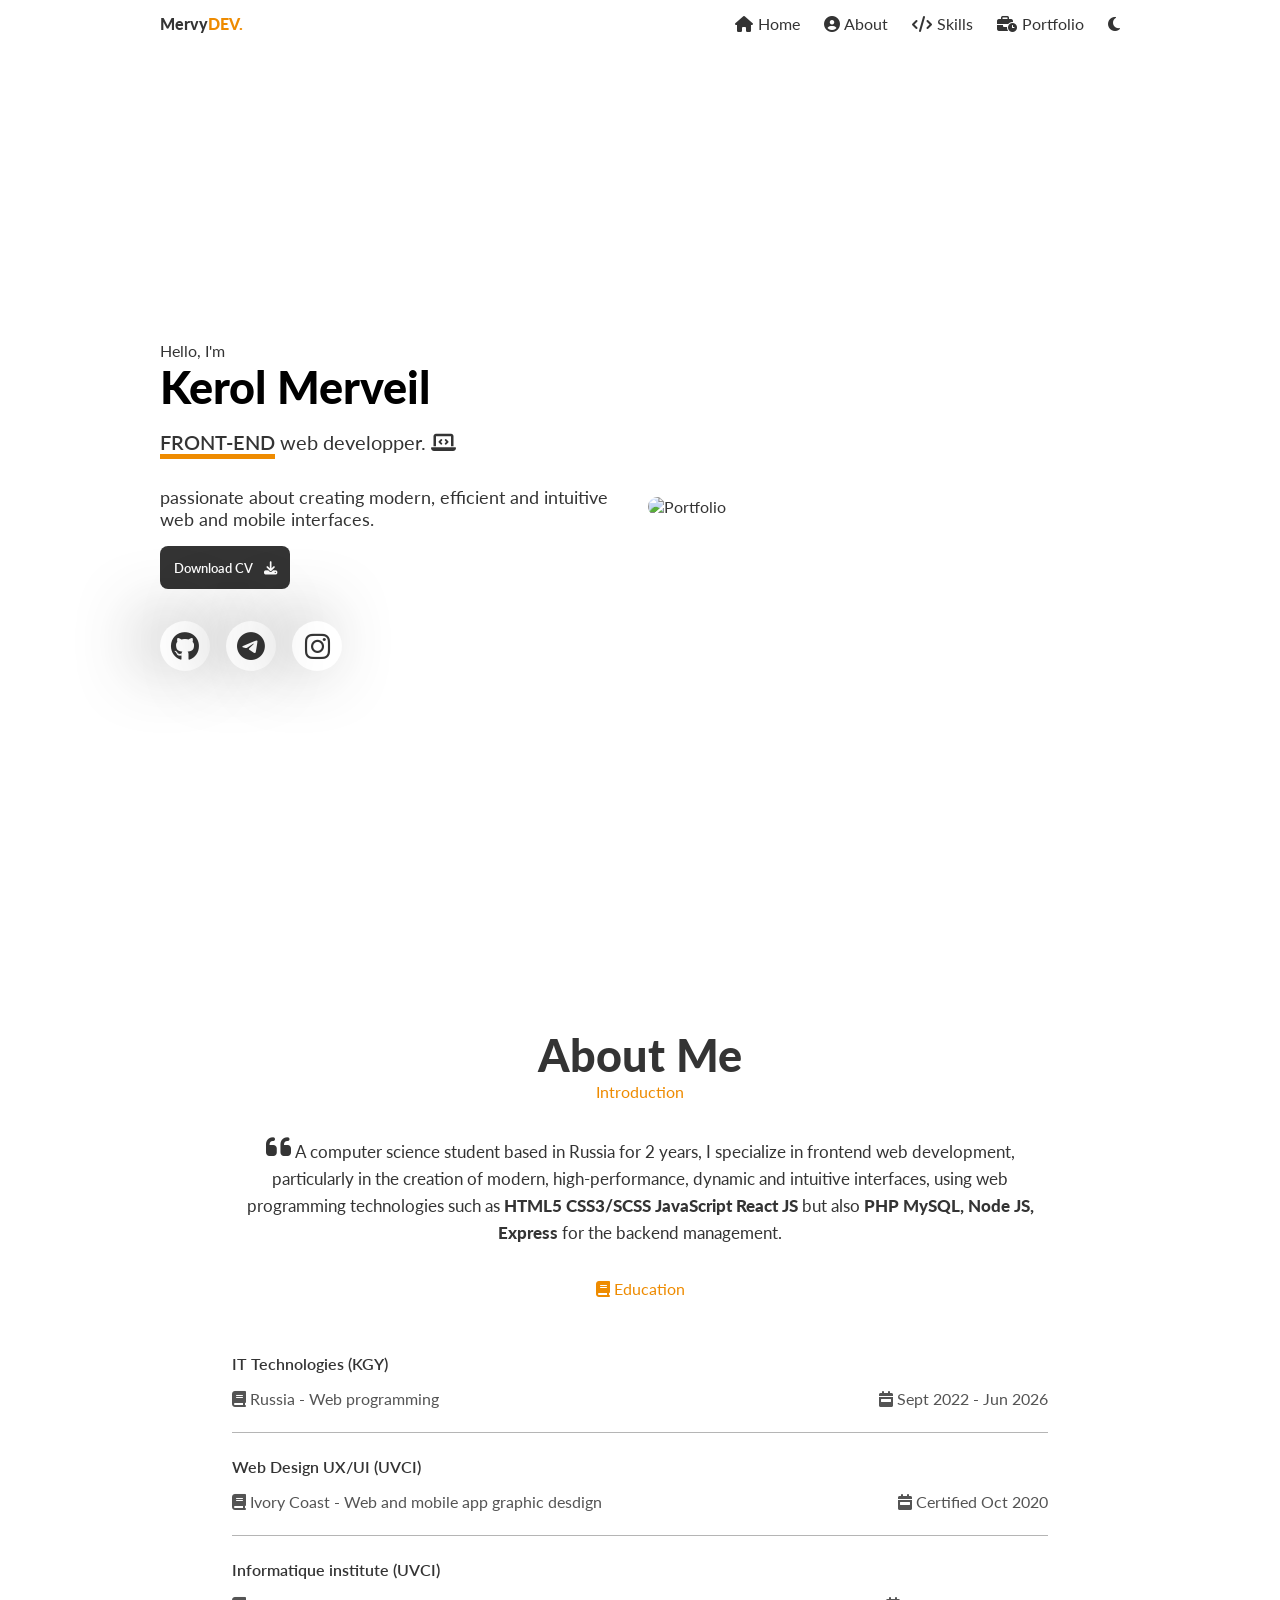
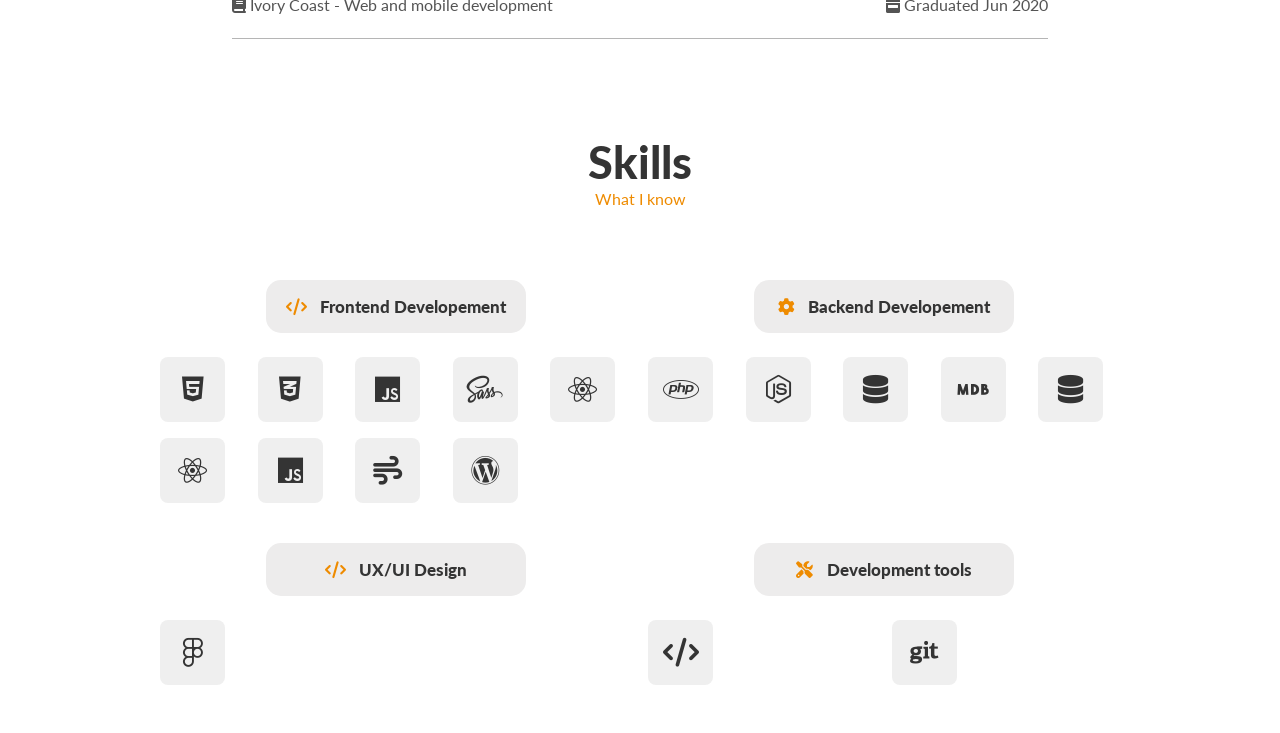
==== index.html @ 7f563154 "Worked on Skills section" ====
<!DOCTYPE html>
<html lang="en">
<head>
   <meta charset="UTF-8">
   <!-- ========= Favicon ========= -->
   <link rel="shortcut icon" href="./assets/img/favicon/FavIcon.png" type="image/x-icon">
   <!-- ========== Font Awesome css ========== -->
   <link rel="stylesheet" href="https://cdnjs.cloudflare.com/ajax/libs/font-awesome/6.2.1/css/all.min.css" crossorigin="anonymous" referrerpolicy="no-referrer" />
   <!-- ========= CSS ========= -->
   <link rel="stylesheet" href="./assets/css/configs.css">
   <link rel="stylesheet" href="./assets/css/header.css">
   <link rel="stylesheet" href="./assets/css/home.css">
   <link rel="stylesheet" href="./assets/css/about.css">
   <link rel="stylesheet" href="./assets/css/skills.css">
   <!-- ========= JS ========= -->
   <script type="module" src="./assets/js/script.js" defer></script>
   <meta name="viewport" content="width=device-width, initial-scale=1.0">
   <title>mervydevmedia</title>
</head>
<body>
   <!-- ============== HEADER ============== -->
   <header class="header" id="header">
      <div class="header_content container display_between">
         <!-- Logo -->
         <a href="./" class="header_logo">Mervy<span>DEV.</span></a>
         <!-- Menu -->
         <nav class="menu" id="menu">
            <ul class="menu_list display">
               <li class="menu_item">
                  <a href="./" class="menu_link display_center">
                     <i class="fa-solid fa-house"></i>
                     Home
                  </a>
               </li>
               <li class="menu_item">
                  <a href="#about" class="menu_link display_center">
                     <i class="fa-solid fa-circle-user"></i>
                     About
                  </a>
               </li>
               <li class="menu_item">
                  <a href="#skills" class="menu_link display_center">
                     <i class="fa-solid fa-code"></i>
                     Skills
                  </a>
               </li>
               <li class="menu_item">
                  <a href="#" class="menu_link display_center">
                     <i class="fa-solid fa-business-time"></i>
                     Portfolio
                  </a>
               </li>
               <li class="menu_item">
                  <i class="fa-solid fa-moon menu_link dark_mode"></i>
               </li>
            </ul>

            <!-- ========= Close button ========= -->
            <div class="nav_close" id="nav-close">
               <i class="fa-regular fa-circle-xmark"></i>
            </div>
         </nav>

         <!-- ========= Toggle button ========= -->
         <div class="nav_toggle" id="nav-toggle">
            <i class="fa-solid fa-bars"></i>
         </div>
      </div>
   </header>
   <!-- ============== MAIN ============== -->
   <main class="main">
      <!-- Home -->
      <section class="home" id="home">
         <div class="home_content container grid_container">
            <div class="home_data">
               <div class="home_title display">
                  <span>Hello, I'm</span>
                  <span>Kerol Merveil</span>
               </div>
               <div class="home_workPost">
                  <span>Front-end</span> web developper.
                  <i class="fa-solid fa-laptop-code"></i>
               </div>
               <div class="home_description">
                  passionate about creating modern, efficient and intuitive web and mobile interfaces.
               </div>
               <div class="home_btns">
                  <button class="home_btn">
                     Download CV
                     <i class="fa-solid fa-download"></i>
                  </button>
               </div>
               <div class="home_socialMedia display">
                  <div class="display_center">
                     <a href="https://github.com/kgofweb" target="_blank"><i class="fa-brands fa-github"></i></a>
                  </div>
                  <div class="display_center">
                     <a href="https://web.telegram.org/a/" target="_blank"><i class="fa-brands fa-telegram"></i></a>
                  </div>
                  <div class="display_center">
                     <a href="./"><i class="fa-brands fa-instagram"></i></a>
                  </div>
               </div>
            </div>
            <div class="home_img_box">
               <img src="./assets/img/homeImg/me_2.png" class="home_img" alt="Portfolio">
            </div>

         </div>
      </section>
      <!-- About -->
      <section class="about" id="about">
         <div class="about_content container grid_container">
            <div class="title_content">
               <div class="big_title">About Me</div>
               <div class="sub_title">Introduction</div>
            </div>
            <div class="about_data">
               <div class="about_data_text">
                  <i class="fa-solid fa-quote-left"></i> 
                  A computer science student based in Russia for 2 years, I specialize in frontend web development, particularly in the creation of modern, high-performance, dynamic and intuitive interfaces, using web programming technologies such as <span>HTML5 CSS3/SCSS JavaScript React JS</span> but also <span>PHP MySQL, Node JS, Express</span> for the backend management.
               </div>
               <div class="about_data_content">
                  <div class="sub_title">
                     <i class="fa-solid fa-book"></i>
                     Education
                  </div>
                  <div class="education">
                     <div class="ed_one">
                        <div class="education_title">IT Technologies (KGY)</div>
                        <div class="education_subtitle display_between">
                           <div>
                              <i class="fa-solid fa-book"></i>
                              Russia - Web programming
                           </div>
                           <div>
                              <i class="fa-solid fa-calendar-week"></i>
                              Sept 2022 - Jun 2026
                           </div>
                        </div>
                     </div>
                     <div class="ed_two">
                        <div class="education_title">Web Design UX/UI (UVCI)</div>
                        <div class="education_subtitle display_between">
                           <div>
                              <i class="fa-solid fa-book"></i>
                              Ivory Coast - Web and mobile app graphic desdign
                           </div>
                           <div>
                              <i class="fa-solid fa-calendar-week"></i>
                              Certified Oct 2020
                           </div>
                        </div>
                     </div>
                     <div class="ed_two">
                        <div class="education_title">Informatique institute (UVCI)</div>
                        <div class="education_subtitle display_between">
                           <div>
                              <i class="fa-solid fa-book"></i>
                              Ivory Coast - Web and mobile development
                           </div>
                           <div>
                              <i class="fa-solid fa-calendar-week"></i>
                              Graduated Jun 2020
                           </div>
                        </div>
                     </div>
                  </div>
               </div>
            </div>
         </div>
      </section>
      <!-- Skills -->
      <section class="skills" id="skills">
         <div class="skills_content container grid_container">
            <div class="title_content">
               <div class="big_title">Skills</div>
               <div class="sub_title">What I know</div>
            </div>
            <div class="skills_data">
               <div class="skill_data">
                  <div class="skill_title">
                     <i class="fa-solid fa-code"></i>
                     Frontend Developement
                  </div>
                  <div class="front_end">
                     <div class="html display_center"><i class="fa-brands fa-html5"></i></div>
                     <div class="css display_center"><i class="fa-brands fa-css3-alt"></i></div>
                     <div class="js display_center"><i class="fa-brands fa-js"></i></div>
                     <div class="sass display_center"><i class="fa-brands fa-sass"></i></div>
                     <div class="react display_center"><i class="fa-brands fa-react"></i></div>
                     <div class="react display_center"><i class="fa-brands fa-react"></i></div>
                     <div class="jquery display_center"><i class="fa-brands fa-js"></i></div>
                     <div class="bootstrap display_center"><i class="fa-solid fa-wind"></i></div>
                     <div class="wordpress display_center"><i class="fa-brands fa-wordpress"></i></div>
                  </div>
               </div>
               <div class="skill_data">
                  <div class="skill_title">
                     <i class="fa-solid fa-gear"></i>
                     Backend Developement
                  </div>
                  <div class="back_end">
                     <div class="php display_center"><i class="fa-brands fa-php"></i></div>
                     <div class="node display_center"><i class="fa-brands fa-node-js"></i></div>
                     <div class="mysql display_center"><i class="fa-solid fa-database"></i></div>
                     <div class="mongodb display_center"><i class="fa-brands fa-mdb"></i></div>
                     <div class="firebase display_center"><i class="fa-solid fa-database"></i></div>
                  </div>
               </div>
               <div class="skill_data">
                  <div class="skill_title">
                     <i class="fa-solid fa-code"></i>
                     UX/UI Design
                  </div>
                  <div class="design">
                     <div class="figma display_center"><i class="fa-brands fa-figma"></i></div>
                  </div>
               </div>
               <div class="skill_data">
                  <div class="skill_title">
                     <i class="fa-solid fa-screwdriver-wrench"></i>
                     Development tools
                  </div>
                  <div class="tools">
                     <div class="vscode display_center"><i class="fa-solid fa-code"></i></div>
                     <div class="github display_center"><i class="fa-brands fa-git"></i></div>
                  </div>
               </div>
            </div>
         </div>
      </section>
   </main>
</body>
</html>
---- assets/css/configs.css ----
/* Font Fam */
@import url('https://fonts.googleapis.com/css2?family=Lato:ital,wght@0,100;0,300;0,400;0,700;0,900;1,100;1,300;1,400;1,700;1,900&display=swap');

/* Variables */
:root {
   /* Height header */
   --header-height: 3rem;

   /* Font family */
   --body-font: 'Lato';

   /* Colors */
   --dark-color: #343434;
   --light-dark-color: #545454;
   --light-color: #B5B5B5;
   --red-color: #EE8B00;
   --red-bordeaux-color: #AF5666;
   --blue-light-color: #e4f2fd;
   --white-color: #FFFFFF;
   --light-white-color: #edecec;
   --flight-white-color: #efefef;
   /* --blue-color: #0984E3; */
   
   /* Font size */
   --biggest-font-size: 2.8rem;
   --h1-font-size: 1.8rem;
   --h2-font-size: 1.3rem;
   --h3-font-size: 1.25rem;
   --h4-font-size: 1.15rem;
   --h5-font-size: 1.05rem;
   --normal-font-size: 1rem;
   --small-font-size: .875rem;
   --smaller-font-size: .813rem;

   /* Font weight */
   --font-w-bold: 900;
   --font-w-medium: 600;

   /* Margins */
   --mg-1: .3rem;
   --mg-2: 1rem;
   --mg-3: 1.5rem;
   --mg-4: 2rem;
   --mg-5: 2.5rem;
   --mg-6: 3rem;
   --mg-7: 4.5rem;

   /* Z index */
   --z-fixed: 100;
   --z-tooltip: 10;
}

@media screen and (max-width: 768px) {
   :root {
      --big-font-size: 2.25rem;
      --h1-font-size: 1.5rem;
      --h2-font-size: 1.15rem;
      --h3-font-size: 1rem;
      --h4-font-size: .990rem;
      --h5-font-size: .890rem;
      --normal-font-size: .938rem;
      --small-font-size: .813rem;
      --smaller-font-size: .75rem;
      --icon-font-size: 1.3rem;
   }
}

* {
   padding: 0;
   margin: 0;
   box-sizing: border-box;
   font-family: var(--body-font), 'Segoe UI', Tahoma, Geneva, Verdana, sans-serif;
}
html {
   scroll-behavior: smooth;
}
li {
   list-style: none;
}
a {
   text-decoration: none;
}
body {
   font-size: var(--normal-font-size);
   margin: var(--header-height) 0 0 0;
   color: var(--dark-color);
   overflow-x: hidden;
}
img {
   max-width: 100%;
   height: auto;
}
section {
   padding: 1rem 0 1rem;
}
.container {
   max-width: 960px;
   width: calc(100% - 3rem);
   margin: auto;
}

.display {
   display: flex;
}
.display_between {
   display: flex;
   align-items: center;
   justify-content: space-between;
}
.display_center {
   display: flex;
   align-items: center;
   justify-content: center;
}
.grid_container {
   display: grid;
   align-items: center;
}
.big_title {
   font-size: var(--biggest-font-size);
   font-weight: var(--font-w-bold);
}
.sub_title {
   color: var(--red-color);
}
.title_content {
   text-align: center;
   margin: var(--mg-4) 0;
}
button {
   display: inline-block;
   outline: none;
   border: none;
   cursor: pointer;
   color: var(--white-color);
   font-weight: var(--font-w-medium);
   padding: .85rem;
   margin-bottom: var(--mb-2);
   border-radius: .5rem;
   transition: .4s;
}
---- assets/css/header.css ----
.header {
   position: fixed;
   width: 100%;
   top: 0;
   left: 0;
   background-color: var(--white-color);
   height: var(--header-height);
   line-height: var(--header-height);
}
.header_logo {
   font-weight: var(--font-w-bold);
   color: var(--dark-color);
}
.header_logo span {
   color: var(--red-color);
}
.menu_item {
   margin-left: var(--mg-3);
}
.menu_link {
   color: var(--dark-color);
   transition: .2s ease-in-out;
}
.menu_link:hover {
   color: var(--red-color);
}
.menu_link i {
   padding-right: var(--mg-1);
}
.dark_mode {
   cursor: pointer;
}

.nav_close {
   display: none;
}
.nav_toggle {
   display: none;
   cursor: pointer;
   color: var(--red-color);
}

/* Mobile Devises */
@media screen and (max-width: 768px) {
   .menu {
      position: fixed;
      bottom: .7rem;
      left: 0;
      right: 0;
      width: 95%;
      margin: auto;
      transform: translateY(150%);
      transition: transform .6s ease-in-out;
      border-radius: 1.2rem;
      background-color: var(--white-color);
      box-shadow: -15px -13px 44px -16px rgba(99, 104, 108, 0.6);
      z-index: var(--z-fixed);
   }
   .menu_list {
      display: grid;
      grid-template-columns: repeat(3, 1fr);
      gap: 1.3rem;
      margin-top: var(--mg-7);
   }
   .menu_item {
      margin: 0;
   }
   .menu_link,
   .nav_close,
   .nav_toggle {
      display: flex;
   }
   .menu_link {
      align-items: center;
      flex-direction: column;
   }
   .menu_link i, 
   .dark_mode, 
   .nav_close {
      font-size: var(--h2-font-size);
   }
   .nav_close {
      position: absolute;
      top: 1rem;
      right: 1rem;
      cursor: pointer;
   }
   .menu.show {
      transform: translateY(0);
   }
}
---- assets/css/home.css ----
.home_content {
   grid-template-columns: repeat(2, 1fr);
   gap: var(--mg-2);
   height: calc(100vh - var(--header-height));
   margin: var(--mg-2) auto;
}
.home_title {
   flex-direction: column;
}
.home_title span:last-child {
   color: #000;
   font-size: var(--biggest-font-size);
   font-weight: var(--font-w-bold);
}
.home_workPost  {
   font-size: var(--h3-font-size);
   margin: var(--mg-2) 0;
}
.home_workPost span {
   border-bottom: 5px solid var(--red-color);
   text-transform: uppercase;
   font-weight: var(--font-w-medium);
}
.home_description  {
   font-size: var(--h4-font-size);
   margin-top: var(--mg-4);
   margin-bottom: var(--mg-2);
}
.home_btn {
   background-color: var(--dark-color);
}
.home_btn i {
   margin-left: .5rem;
}
.home_btn:hover {
   background-color: var(--red-color);
}
.home_btns {
   margin-bottom: var(--mg-4);
}
.home_socialMedia a {
   align-items: center;
   padding: .8rem;
}
.home_socialMedia div {
   width: 50px;
   height: 50px;
   margin-right: 1rem;
   border-radius: 100%;
   box-shadow: -2px 4px 121px 8px rgba(0,0,0,0.71);
   box-shadow: -18px -5px 71px -9px rgba(0,0,0,0.8);
   -webkit-box-shadow: -18px -5px 71px -9px rgba(0,0,0,0.8);
   -moz-box-shadow: -18px -5px 71px -9px rgba(0,0,0,0.8);
}
.home_socialMedia i {
   font-size: var(--h1-font-size);
   color: var(--dark-color);
   transition: .3s;
}
.home_socialMedia i:hover {
   color: var(--red-color);
}
.home_img_box {
   justify-self: end;
   width: 100%;
}
.home_img {
   display: block;
   border-radius: 1.5rem;
   width: 120%;
   z-index: var(--z-fixed);
}

/* Mobile version */
@media screen and (max-width: 960px) {
   .home_content {
      height: calc(100vh - var(--header-height));
   }
}
@media screen and (max-width: 638px) {
   .home_title span:last-child {
      font-size: var(--big-font-size);
   }
}
@media screen and (max-width: 542px) {
   .home_content {
      grid-template-columns: repeat(1, 1fr);
   }
   .home_img_box {
      width: 100%;
   }
   .home_img {
      width: 100%;
   }
}
---- assets/css/about.css ----
.about_content {
   margin: var(--mg-2) auto;
}
.about_data {
   text-align: center;
}
.about_data_text, 
.education {
   width: 85%;
   margin: auto;
}
.about_data_text {
   font-size: var(--h5-font-size);
   line-height: 1.6;
}
.about_data_text span {
   color: var(--dark-color);
   font-weight: var(--font-w-bold);
}
.fa-quote-left {
   font-size: var(--h1-font-size);
}
.about_data_content .sub_title {
   margin: var(--mg-4) 0;
}
.education {
   text-align: start;
}
.education_title {
   font-weight: var(--font-w-medium);
   margin-bottom: var(--mg-2);
}
.education_subtitle {
   color: var(--light-dark-color);
}
.ed_one, 
.ed_two {
   padding: var(--mg-3) 0;
   border-bottom: 1px solid var(--light-color);
}

/* Mobile version */
@media screen and (max-width: 672px) {
   .about_data_text, 
   .education {
      width: 100%;
   }
}
@media screen and (max-width: 530px) {
   .education_subtitle {
      flex-direction: column;
      align-items: start;
   }
   .education_subtitle div:last-child {
      padding-top: var(--mg-2);
   }
}
---- assets/css/skills.css ----
.skills_content {
   margin: var(--mg-2) auto;
}
.skill_title {
   font-weight: var(--font-w-bold);
   font-size: var(--h5-font-size);
   color: var(--dark-color);
}
.skill_title i {
   margin-right: .6rem;
   color: var(--red-color);
}
.skills_data {
   display: grid;
   grid-template-columns: repeat(2, 1fr);
   gap: var(--mg-2);
   margin: var(--mg-2) auto;
   width: 100%;
}
.skill_data {
   justify-items: center;
}
.skill_title {
   width: 260px;
   text-align: center;
   background-color: var(--light-white-color);
   margin: var(--mg-3) auto;
   padding: var(--mg-2);
   border-radius: 15px;
}
.front_end,
.back_end, 
.design,
.tools {
   display: grid;
   gap: var(--mg-2);
}
.front_end {
   grid-template-columns: repeat(5, 1fr);
}
.back_end {
   grid-template-columns: repeat(5, 1fr);
}
.tools {
   grid-template-columns: repeat(2, 1fr);
}
.front_end div, 
.back_end div,
.design div,
.tools div {
   width: 65px;
   height: 65px;
   background-color: var(--flight-white-color);
   border-radius: .5rem;
   cursor: pointer;
}
.front_end div i, 
.back_end div i, 
.design div i,
.tools div i {
   font-size: var(--h1-font-size);
}

/* Mobile Devises */
@media screen and (max-width: 900px) {
   .front_end {
      grid-template-columns: repeat(4, 1fr);
   }
   .back_end {
      grid-template-columns: repeat(4, 1fr);
   }
}
@media screen and (max-width: 768px) {
   .front_end {
      grid-template-columns: repeat(3, 1fr);
   }
   .back_end {
      grid-template-columns: repeat(3, 1fr);
   }
}
@media screen and (max-width: 670px) {
   .skills_data {
      grid-template-columns: 1fr;
   }
   .front_end {
      width: 100%;
      justify-items: center;
   }
   .back_end {
      width: 100%;
      justify-items: center;
   }
}
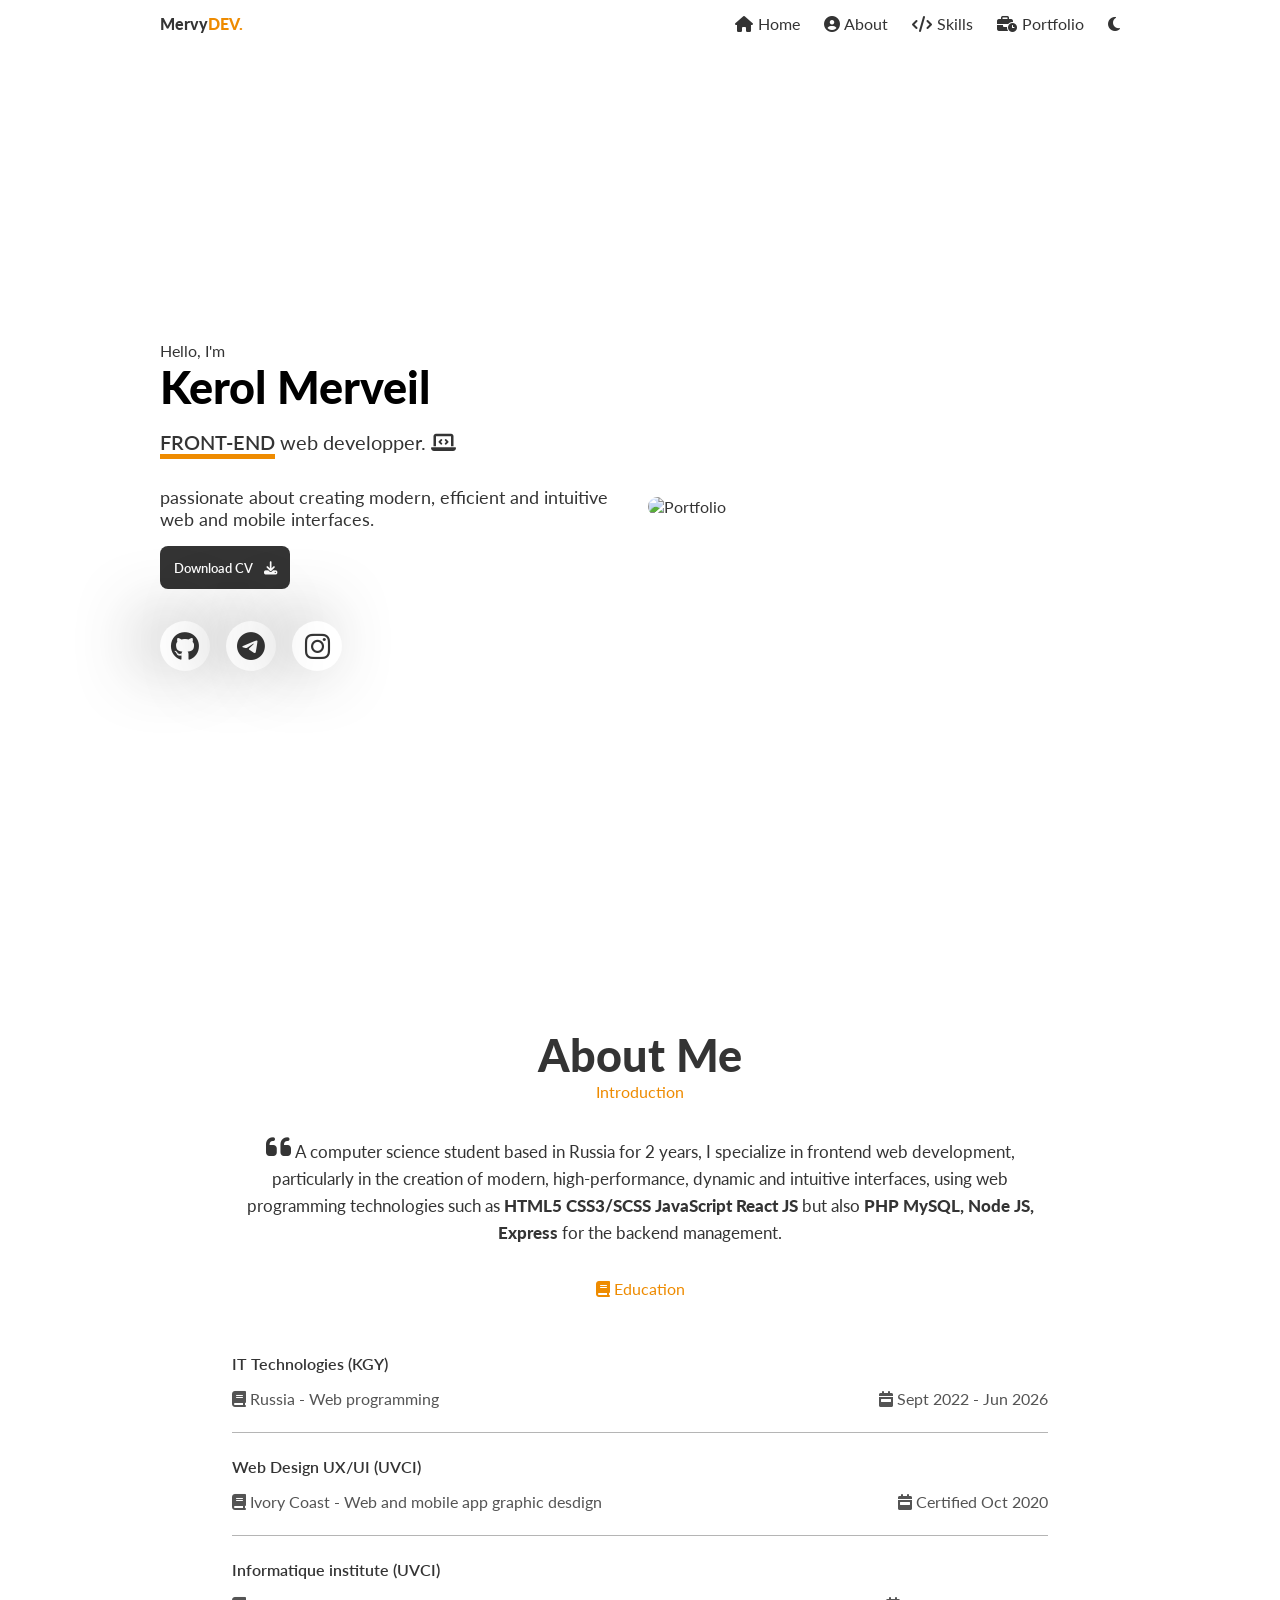
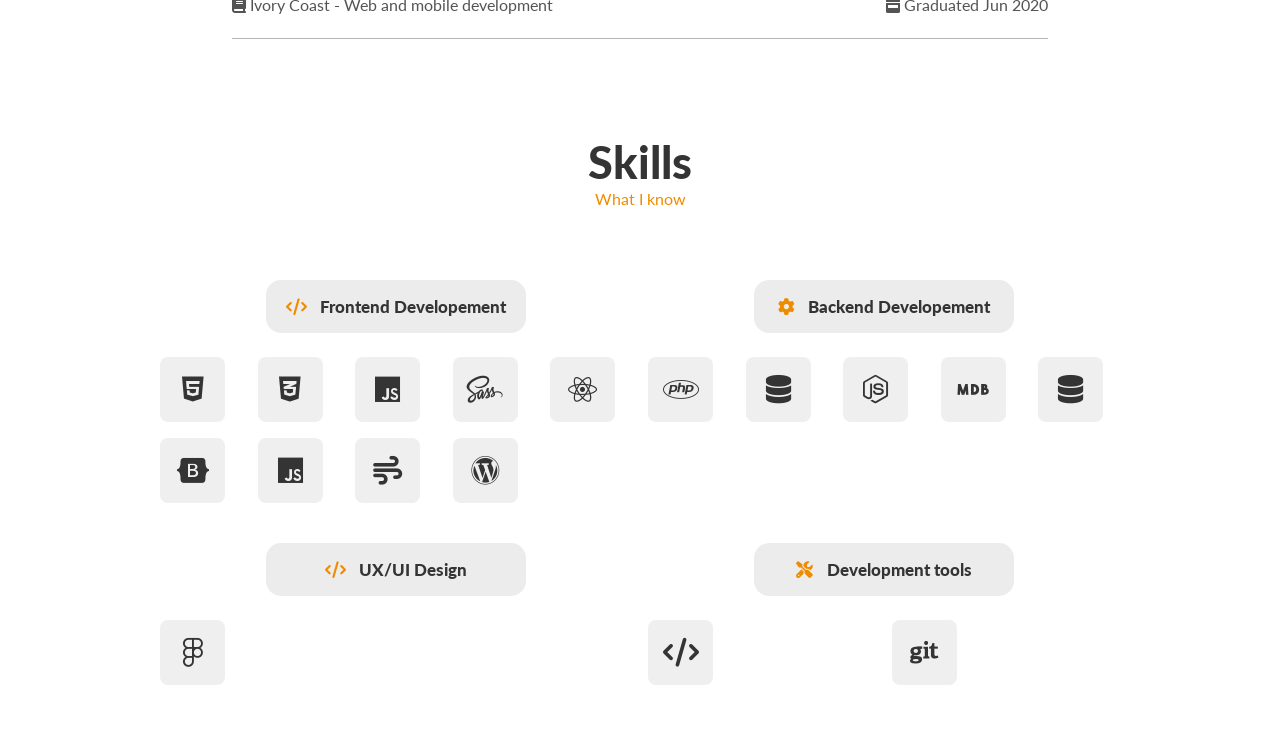
==== commit f7ef3ac3: "Designed skill section" ====
--- a/index.html
+++ b/index.html
@@ -184,14 +184,16 @@
                      Frontend Developement
                   </div>
                   <div class="front_end">
-                     <div class="html display_center"><i class="fa-brands fa-html5"></i></div>
+                     <div class="html display_center">
+                        <i class="fa-brands fa-html5"></i>
+                     </div>
                      <div class="css display_center"><i class="fa-brands fa-css3-alt"></i></div>
                      <div class="js display_center"><i class="fa-brands fa-js"></i></div>
                      <div class="sass display_center"><i class="fa-brands fa-sass"></i></div>
                      <div class="react display_center"><i class="fa-brands fa-react"></i></div>
-                     <div class="react display_center"><i class="fa-brands fa-react"></i></div>
+                     <div class="bootstrap display_center"><i class="fa-brands fa-bootstrap"></i></div>
                      <div class="jquery display_center"><i class="fa-brands fa-js"></i></div>
-                     <div class="bootstrap display_center"><i class="fa-solid fa-wind"></i></div>
+                     <div class="tailwind display_center"><i class="fa-solid fa-wind"></i></div>
                      <div class="wordpress display_center"><i class="fa-brands fa-wordpress"></i></div>
                   </div>
                </div>
@@ -202,8 +204,8 @@
                   </div>
                   <div class="back_end">
                      <div class="php display_center"><i class="fa-brands fa-php"></i></div>
+                     <div class="mysql display_center"><i class="fa-solid fa-database"></i></div>
                      <div class="node display_center"><i class="fa-brands fa-node-js"></i></div>
-                     <div class="mysql display_center"><i class="fa-solid fa-database"></i></div>
                      <div class="mongodb display_center"><i class="fa-brands fa-mdb"></i></div>
                      <div class="firebase display_center"><i class="fa-solid fa-database"></i></div>
                   </div>
--- a/assets/css/skills.css
+++ b/assets/css/skills.css
@@ -53,12 +53,88 @@
    background-color: var(--flight-white-color);
    border-radius: .5rem;
    cursor: pointer;
+   transition: .8s;
 }
 .front_end div i, 
 .back_end div i, 
 .design div i,
 .tools div i {
    font-size: var(--h1-font-size);
+   transition: .5s;
+}
+
+.html:hover,
+.js:hover,
+.node:hover,
+.firebase:hover {
+   background-color: var(--dark-color);
+}
+.css:hover,
+.jquery:hover {
+   background-color: #DCF0FF;
+}
+.sass:hover {
+   background-color: #ffdfee;
+}
+.react:hover {
+   background-color: #e5f7fc;
+}
+.bootstrap:hover {
+   background-color: #f0e3ff;
+}
+.tailwind:hover,
+.wordpress:hover {
+   background-color: #c3d3e8;
+}
+.php:hover {
+   background-color: #E2E3FF;
+}
+.php:hover {
+   background-color: #E2E3FF;
+}
+.mysql:hover {
+   background-color: #d8f2f8;
+}
+.html:hover, .html:hover i {
+   color: #FFA500;
+}
+.css:hover i {
+   color: #046CBD;
+}
+.js:hover i {
+   color: #F0DB4F;
+}
+.sass:hover i {
+   color: #CD6799;
+}
+.react:hover i {
+   color: #61DBFB;
+}
+.bootstrap:hover i {
+   color: #8312FA;
+}
+.jquery:hover i {
+   color: #0868AC;
+}
+.tailwind:hover i {
+   color: #3056d3;
+}
+.wordpress:hover i {
+   color: #00749C;
+}
+.php:hover i {
+   color: #474A8A;
+}
+.node:hover i,
+.mongodb:hover i {
+   color: #3C873A;
+}
+.mysql:hover i {
+   color: #00758F;
+}
+.firebase:hover i {
+   color: #FFA611;
+   color: linear-gradient(90deg, rgba(255, 166, 17, 1) 100%, rgba(245, 130, 13, 1) 100%);
 }
 
 /* Mobile Devises */
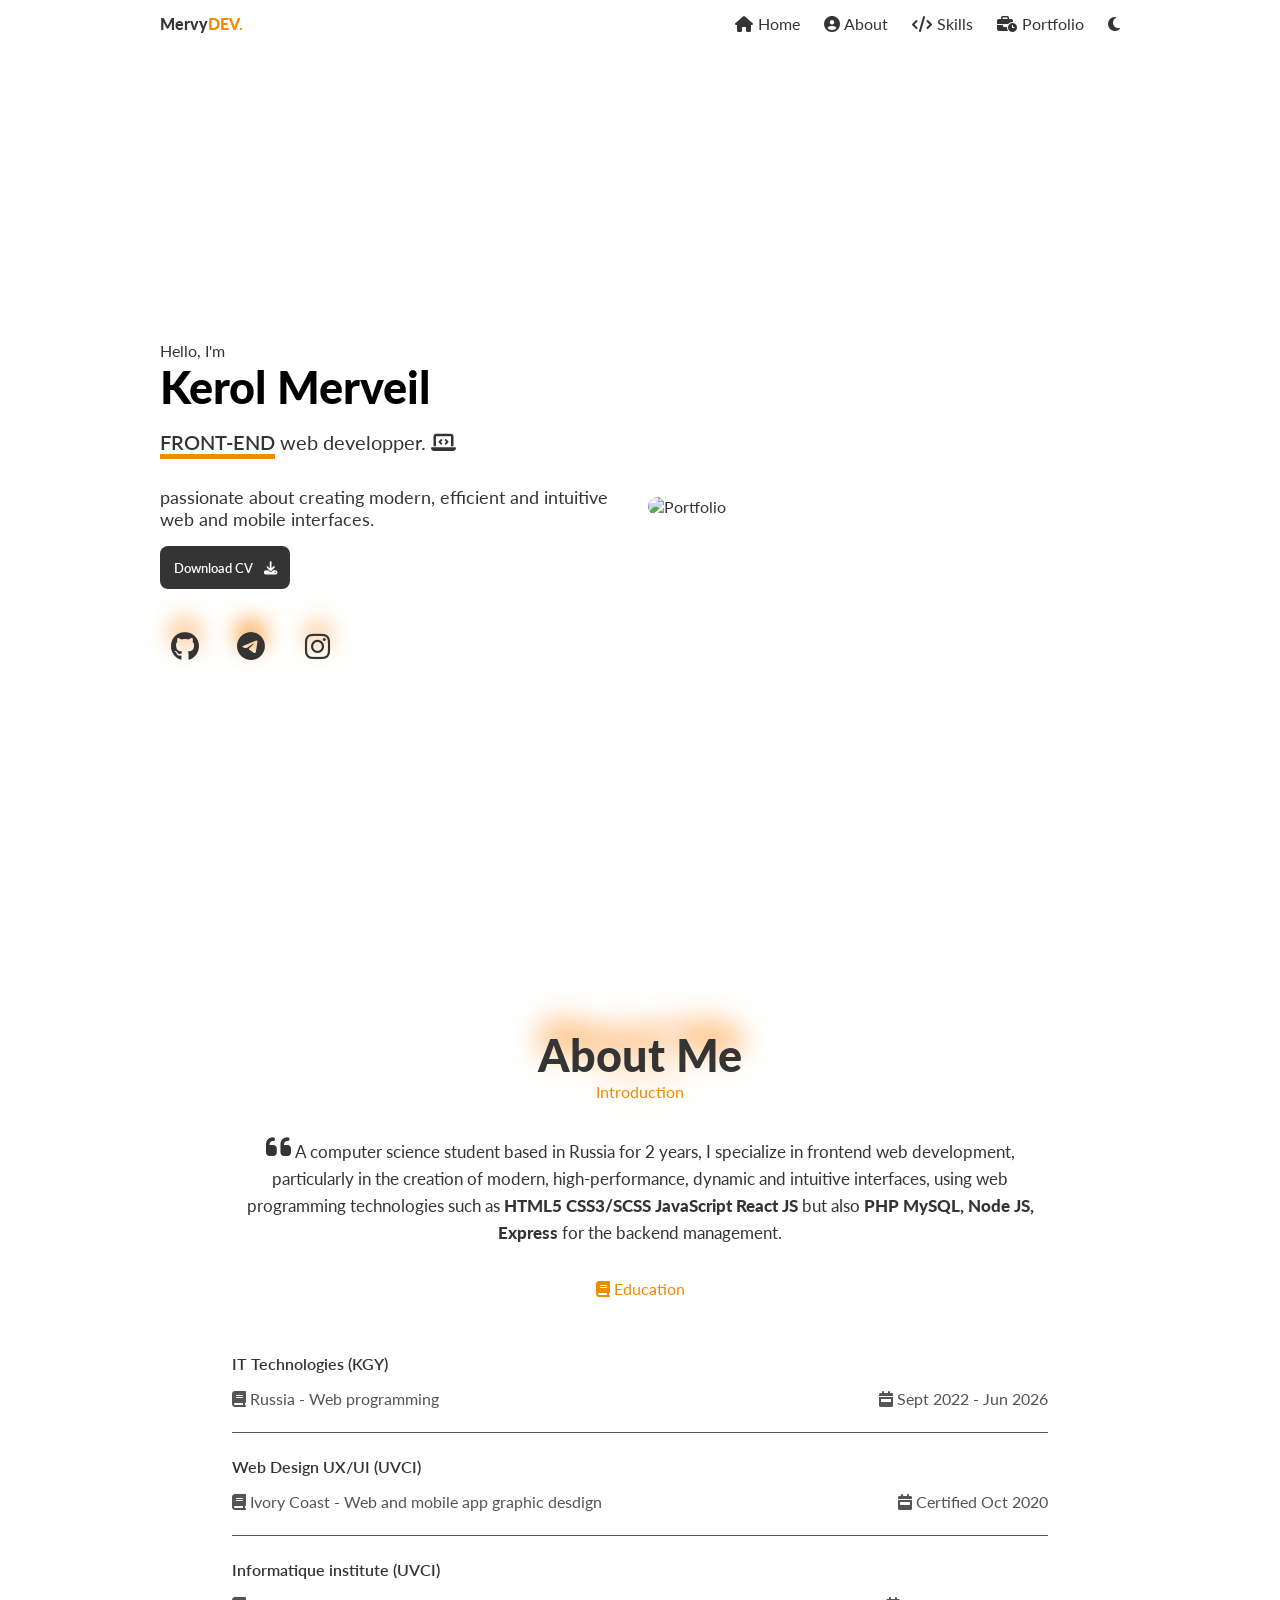
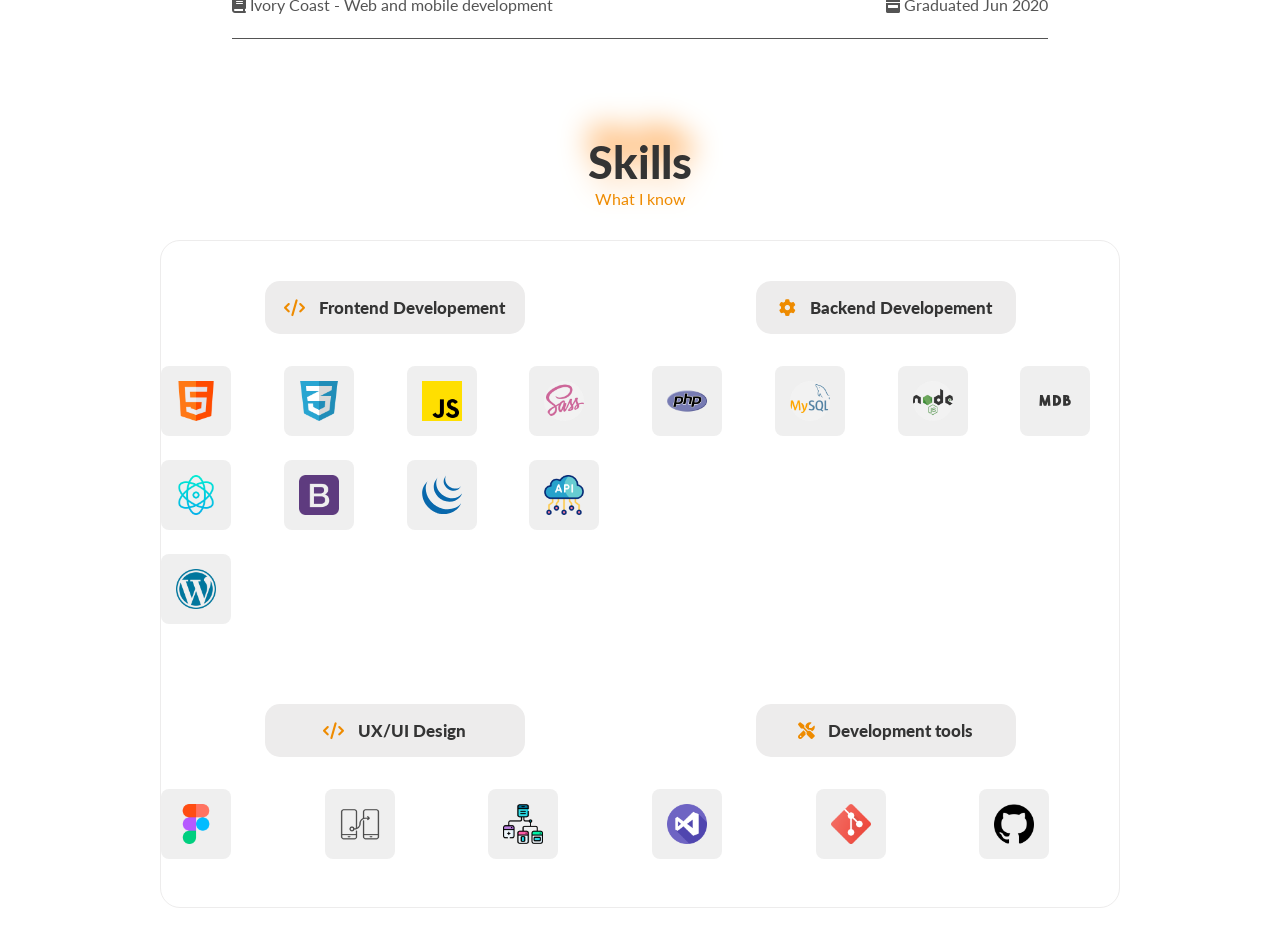
==== commit 82a2a0cf: "Worked on skill section n fixed navbar zindex" ====
--- a/index.html
+++ b/index.html
@@ -105,7 +105,6 @@
             <div class="home_img_box">
                <img src="./assets/img/homeImg/me_2.png" class="home_img" alt="Portfolio">
             </div>
-
          </div>
       </section>
       <!-- About -->
@@ -177,56 +176,96 @@
                <div class="big_title">Skills</div>
                <div class="sub_title">What I know</div>
             </div>
-            <div class="skills_data">
-               <div class="skill_data">
-                  <div class="skill_title">
-                     <i class="fa-solid fa-code"></i>
-                     Frontend Developement
-                  </div>
-                  <div class="front_end">
-                     <div class="html display_center">
-                        <i class="fa-brands fa-html5"></i>
-                     </div>
-                     <div class="css display_center"><i class="fa-brands fa-css3-alt"></i></div>
-                     <div class="js display_center"><i class="fa-brands fa-js"></i></div>
-                     <div class="sass display_center"><i class="fa-brands fa-sass"></i></div>
-                     <div class="react display_center"><i class="fa-brands fa-react"></i></div>
-                     <div class="bootstrap display_center"><i class="fa-brands fa-bootstrap"></i></div>
-                     <div class="jquery display_center"><i class="fa-brands fa-js"></i></div>
-                     <div class="tailwind display_center"><i class="fa-solid fa-wind"></i></div>
-                     <div class="wordpress display_center"><i class="fa-brands fa-wordpress"></i></div>
-                  </div>
-               </div>
-               <div class="skill_data">
-                  <div class="skill_title">
-                     <i class="fa-solid fa-gear"></i>
-                     Backend Developement
-                  </div>
-                  <div class="back_end">
-                     <div class="php display_center"><i class="fa-brands fa-php"></i></div>
-                     <div class="mysql display_center"><i class="fa-solid fa-database"></i></div>
-                     <div class="node display_center"><i class="fa-brands fa-node-js"></i></div>
-                     <div class="mongodb display_center"><i class="fa-brands fa-mdb"></i></div>
-                     <div class="firebase display_center"><i class="fa-solid fa-database"></i></div>
-                  </div>
-               </div>
-               <div class="skill_data">
-                  <div class="skill_title">
-                     <i class="fa-solid fa-code"></i>
-                     UX/UI Design
-                  </div>
-                  <div class="design">
-                     <div class="figma display_center"><i class="fa-brands fa-figma"></i></div>
-                  </div>
-               </div>
-               <div class="skill_data">
-                  <div class="skill_title">
-                     <i class="fa-solid fa-screwdriver-wrench"></i>
-                     Development tools
-                  </div>
-                  <div class="tools">
-                     <div class="vscode display_center"><i class="fa-solid fa-code"></i></div>
-                     <div class="github display_center"><i class="fa-brands fa-git"></i></div>
+            <div class="skills_cadre">
+               <div class="skills_data">
+                  <div class="skill_data">
+                     <div class="skill_title">
+                        <i class="fa-solid fa-code"></i>
+                        Frontend Developement
+                     </div>
+                     <div class="front_end">
+                        <div class="html display_center">
+                           <img src="./assets/img/skills/html.png" alt="">
+                        </div>
+                        <div class="css display_center">
+                           <img src="./assets/img/skills/css.png" alt="">
+                        </div>
+                        <div class="js display_center">
+                           <img src="./assets/img/skills/js.png" alt="">
+                        </div>
+                        <div class="sass display_center">
+                           <img src="./assets/img/skills/sass.png" alt="">
+                        </div>
+                        <div class="react display_center">
+                           <img src="./assets/img/skills/react.png" alt="">
+                        </div>
+                        <div class="bootstrap display_center">
+                           <img src="./assets/img/skills/bootstrap.png" alt="">
+                        </div>
+                        <div class="jquery display_center">
+                           <img src="./assets/img/skills/jquery-icon.svg" alt="">
+                        </div>
+                        <div class="api display_center">
+                           <img src="./assets/img/skills/api.png" alt="">
+                        </div>
+                        <div class="wordpress display_center">
+                           <img src="./assets/img/skills/wordpress.png" alt="">
+                        </div>
+                     </div>
+                  </div>
+                  <div class="skill_data">
+                     <div class="skill_title">
+                        <i class="fa-solid fa-gear"></i>
+                        Backend Developement
+                     </div>
+                     <div class="back_end">
+                        <div class="php display_center">
+                           <img src="./assets/img/skills/php.png" alt="">
+                        </div>
+                        <div class="mysql display_center">
+                           <img src="./assets/img/skills/mysql.png" alt="">
+                        </div>
+                        <div class="node display_center">
+                           <img src="./assets/img/skills/nodejs.png" alt="">
+                        </div>
+                        <div class="mongodb display_center">
+                           <i class="fa-brands fa-mdb"></i>
+                        </div>
+                     </div>
+                  </div>
+                  <div class="skill_data">
+                     <div class="skill_title">
+                        <i class="fa-solid fa-code"></i>
+                        UX/UI Design
+                     </div>
+                     <div class="design">
+                        <div class="figma display_center">
+                           <img src="./assets/img/skills/figma.png" alt="">
+                        </div>
+                        <div class="prototype display_center">
+                           <img src="./assets/img/skills/app.png" alt="">
+                        </div>
+                        <div class="wireframe display_center">
+                           <img src="./assets/img/skills/wireframe.png" alt="">
+                        </div>
+                     </div>
+                  </div>
+                  <div class="skill_data">
+                     <div class="skill_title">
+                        <i class="fa-solid fa-screwdriver-wrench"></i>
+                        Development tools
+                     </div>
+                     <div class="tools">
+                        <div class="vscode display_center">
+                           <img src="./assets/img/skills/visual-studio.png" alt="">
+                        </div>
+                        <div class="git display_center">
+                           <img src="./assets/img/skills/social.png" alt="">
+                        </div>
+                        <div class="github display_center">
+                           <img src="./assets/img/skills/github.png" alt="">
+                        </div>
+                     </div>
                   </div>
                </div>
             </div>
--- a/assets/css/configs.css
+++ b/assets/css/configs.css
@@ -126,6 +126,7 @@
 .title_content {
    text-align: center;
    margin: var(--mg-4) 0;
+   filter: drop-shadow(0 -5mm 4mm rgb(255, 129, 2));
 }
 button {
    display: inline-block;
--- a/assets/css/header.css
+++ b/assets/css/header.css
@@ -6,6 +6,7 @@
    background-color: var(--white-color);
    height: var(--header-height);
    line-height: var(--header-height);
+   z-index: var(--z-fixed);
 }
 .header_logo {
    font-weight: var(--font-w-bold);
--- a/assets/css/home.css
+++ b/assets/css/home.css
@@ -47,10 +47,11 @@
    height: 50px;
    margin-right: 1rem;
    border-radius: 100%;
-   box-shadow: -2px 4px 121px 8px rgba(0,0,0,0.71);
+   /* box-shadow: -2px 4px 121px 8px rgba(0,0,0,0.71);
    box-shadow: -18px -5px 71px -9px rgba(0,0,0,0.8);
    -webkit-box-shadow: -18px -5px 71px -9px rgba(0,0,0,0.8);
-   -moz-box-shadow: -18px -5px 71px -9px rgba(0,0,0,0.8);
+   -moz-box-shadow: -18px -5px 71px -9px rgba(0,0,0,0.8); */
+   filter: drop-shadow(0 -3mm 3mm rgb(255, 129, 2));
 }
 .home_socialMedia i {
    font-size: var(--h1-font-size);
--- a/assets/css/about.css
+++ b/assets/css/about.css
@@ -36,7 +36,7 @@
 .ed_one, 
 .ed_two {
    padding: var(--mg-3) 0;
-   border-bottom: 1px solid var(--light-color);
+   border-bottom: 1px solid var(--light-dark-color);
 }
 
 /* Mobile version */
--- a/assets/css/skills.css
+++ b/assets/css/skills.css
@@ -10,10 +10,14 @@
    margin-right: .6rem;
    color: var(--red-color);
 }
+.skills_cadre {
+   border: .1rem solid var(--light-white-color);
+   border-radius: 20px;
+}
 .skills_data {
    display: grid;
    grid-template-columns: repeat(2, 1fr);
-   gap: var(--mg-2);
+   gap: var(--mg-3);
    margin: var(--mg-2) auto;
    width: 100%;
 }
@@ -33,23 +37,27 @@
 .design,
 .tools {
    display: grid;
-   gap: var(--mg-2);
+   gap: var(--mg-3);
+   margin: var(--mg-4) auto;
 }
 .front_end {
-   grid-template-columns: repeat(5, 1fr);
+   grid-template-columns: repeat(4, 1fr);
 }
 .back_end {
-   grid-template-columns: repeat(5, 1fr);
+   grid-template-columns: repeat(4, 1fr);
+}
+.design {
+   grid-template-columns: repeat(3, 1fr);
 }
 .tools {
-   grid-template-columns: repeat(2, 1fr);
+   grid-template-columns: repeat(3, 1fr);
 }
 .front_end div, 
 .back_end div,
 .design div,
 .tools div {
-   width: 65px;
-   height: 65px;
+   width: 70px;
+   height: 70px;
    background-color: var(--flight-white-color);
    border-radius: .5rem;
    cursor: pointer;
@@ -63,79 +71,57 @@
    transition: .5s;
 }
 
+.front_end div img,
+.back_end div img,
+.design div img,
+.tools div img {
+   width: var(--mg-5);
+}
+
 .html:hover,
-.js:hover,
-.node:hover,
-.firebase:hover {
-   background-color: var(--dark-color);
+.git:hover {
+   filter: drop-shadow(0 0 1.2em #F06529);
+}
+.js:hover {
+   filter: drop-shadow(0 0 1.2em #F0DB4F);
 }
 .css:hover,
 .jquery:hover {
-   background-color: #DCF0FF;
+   filter: drop-shadow(0 0 1.2em #046CBD);
 }
 .sass:hover {
-   background-color: #ffdfee;
+   filter: drop-shadow(0 0 1.2em #CD6799);
 }
-.react:hover {
-   background-color: #e5f7fc;
+.react:hover,
+.api:hover {
+   filter: drop-shadow(0 0 1.2em #61DBFB);
 }
 .bootstrap:hover {
-   background-color: #f0e3ff;
+   filter: drop-shadow(0 0 1.2em #8312FA);
 }
-.tailwind:hover,
 .wordpress:hover {
-   background-color: #c3d3e8;
+   filter: drop-shadow(0 0 1.2em #00749C);
 }
-.php:hover {
-   background-color: #E2E3FF;
+.php:hover,
+.vscode:hover {
+   filter: drop-shadow(0 0 1.2em #44478e);
 }
-.php:hover {
-   background-color: #E2E3FF;
+.mysql:hover,
+.figma:hover {
+   filter: drop-shadow(0 0 1.2em #EE8B00);
 }
-.mysql:hover {
-   background-color: #d8f2f8;
+.node:hover,
+.mongodb:hover {
+   filter: drop-shadow(0 0 1.2em #3C873A);
 }
-.html:hover, .html:hover i {
-   color: #FFA500;
+.prototype:hover {
+   filter: drop-shadow(0 0 1.2em #5a5a5a);
 }
-.css:hover i {
-   color: #046CBD;
+.wireframe:hover,
+.github:hover {
+   filter: drop-shadow(0 0 1.2em #393838);
 }
-.js:hover i {
-   color: #F0DB4F;
-}
-.sass:hover i {
-   color: #CD6799;
-}
-.react:hover i {
-   color: #61DBFB;
-}
-.bootstrap:hover i {
-   color: #8312FA;
-}
-.jquery:hover i {
-   color: #0868AC;
-}
-.tailwind:hover i {
-   color: #3056d3;
-}
-.wordpress:hover i {
-   color: #00749C;
-}
-.php:hover i {
-   color: #474A8A;
-}
-.node:hover i,
-.mongodb:hover i {
-   color: #3C873A;
-}
-.mysql:hover i {
-   color: #00758F;
-}
-.firebase:hover i {
-   color: #FFA611;
-   color: linear-gradient(90deg, rgba(255, 166, 17, 1) 100%, rgba(245, 130, 13, 1) 100%);
-}
+
 
 /* Mobile Devises */
 @media screen and (max-width: 900px) {
@@ -146,7 +132,7 @@
       grid-template-columns: repeat(4, 1fr);
    }
 }
-@media screen and (max-width: 768px) {
+@media screen and (max-width: 800px) {
    .front_end {
       grid-template-columns: repeat(3, 1fr);
    }
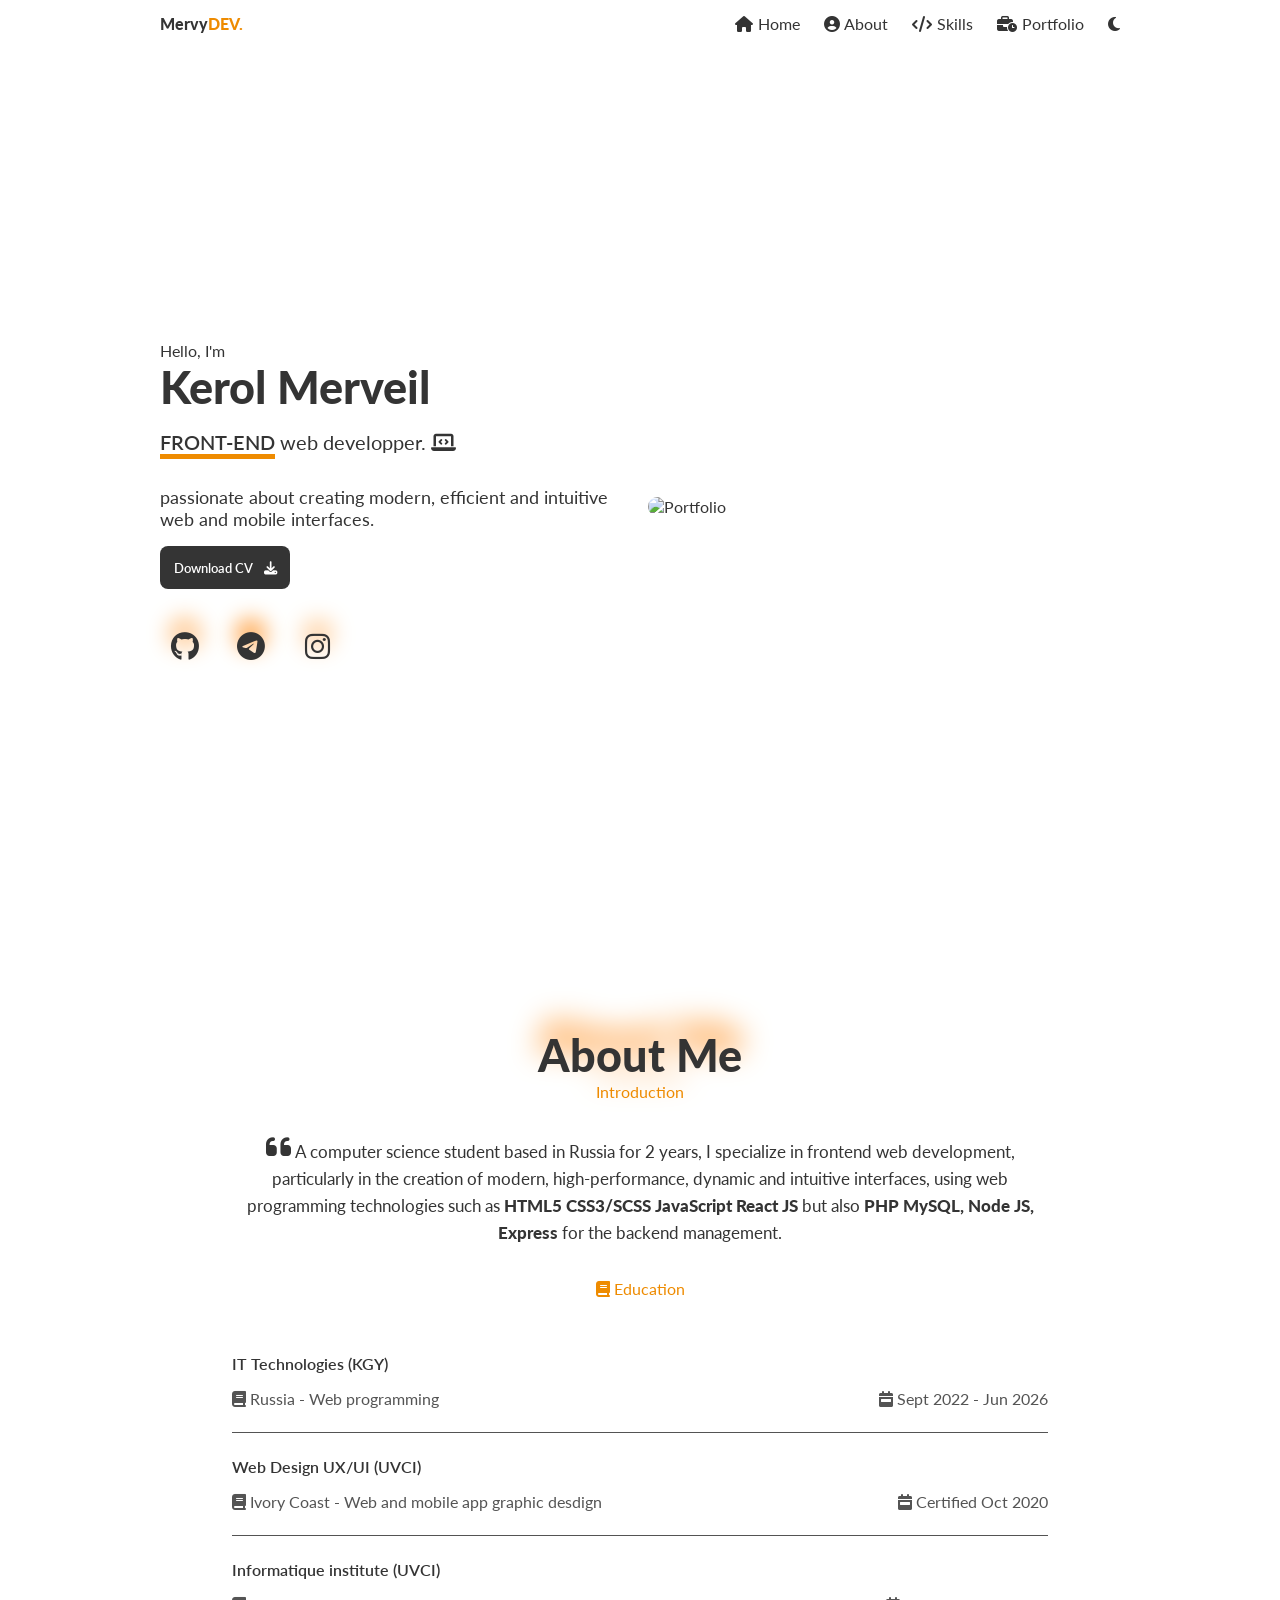
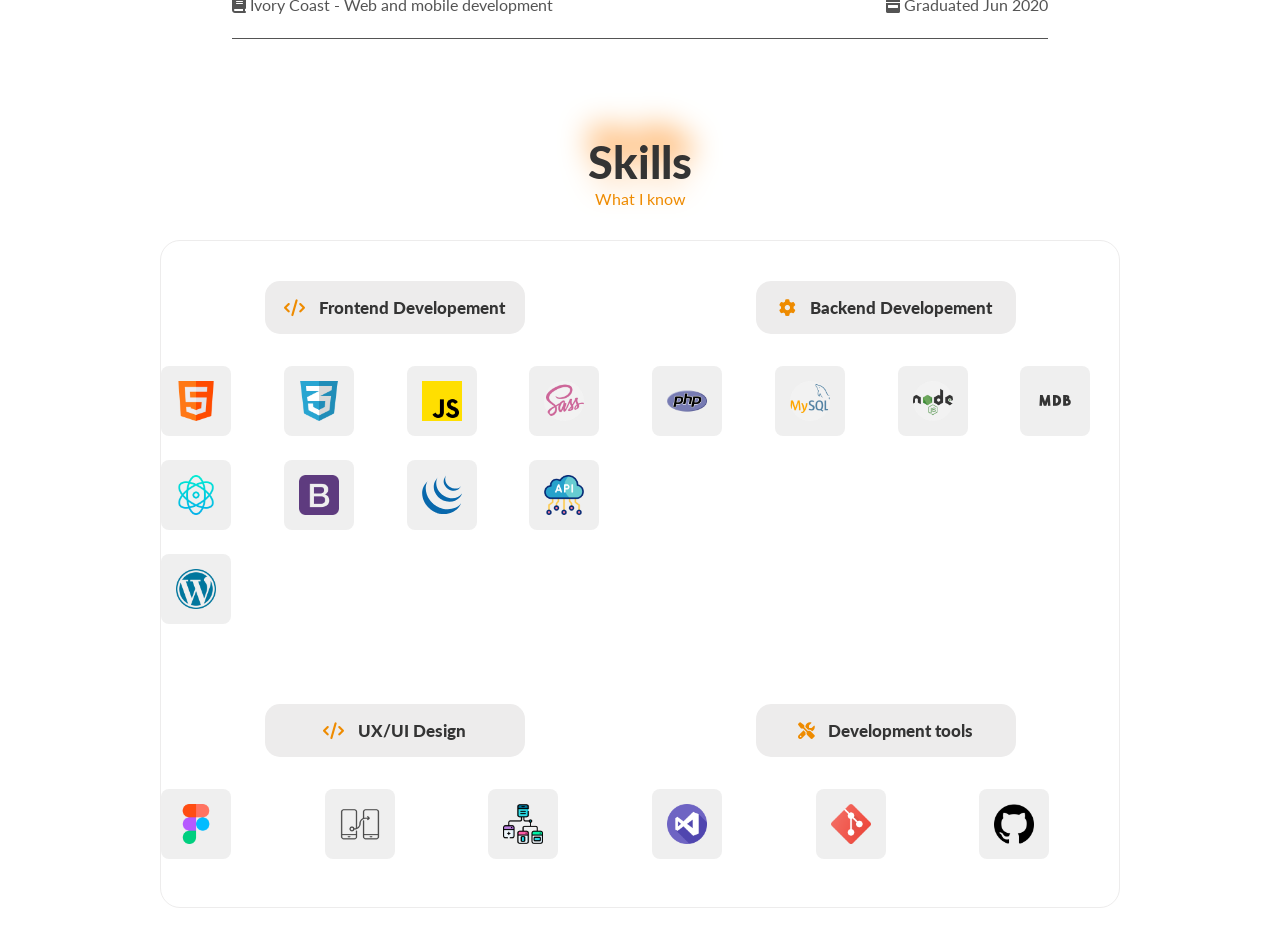
==== commit f2ec108f: "Dark Mode set" ====
--- a/index.html
+++ b/index.html
@@ -50,7 +50,7 @@
                      Portfolio
                   </a>
                </li>
-               <li class="menu_item">
+               <li class="menu_item" id="themeBtn">
                   <i class="fa-solid fa-moon menu_link dark_mode"></i>
                </li>
             </ul>
--- a/assets/css/configs.css
+++ b/assets/css/configs.css
@@ -139,4 +139,67 @@
    margin-bottom: var(--mb-2);
    border-radius: .5rem;
    transition: .4s;
-}+}
+
+/* Dark Mode */
+.darkMode {
+   --body-color: #171d22;
+   --title-color: #F1F3F2;
+   --text-color: #F1F3F2;
+}
+body.darkMode {
+   color: var(--text-color);
+   background-color: var(--body-color);
+   transition: .5s;
+}
+/* ======== HEADER ======== */
+body.darkMode .header {
+   background-color: var(--body-color);
+}
+body.darkMode .header,
+body.darkMode .header_logo,
+body.darkMode .menu_link {
+   color: var(--text-color);
+}
+body.darkMode .menu_link:hover {
+   color: var(--red-color);
+}
+@media screen and (max-width: 768px) {
+   body.darkMode .menu {
+      background-color: var(--body-color);
+   }
+}
+
+/* ======== HOME ======== */
+body.darkMode .home_title span {
+   color: var(--text-color);
+}
+body.darkMode .home_socialMedia i {
+   color: var(--text-color);
+}
+body.darkMode .home_socialMedia i:hover {
+   color: var(--red-color);
+}
+body.darkMode .home_btn {
+   color: var(--body-color);
+   background-color: var(--text-color);
+}
+body.darkMode .home_btn:hover {
+   color: var(--text-color);
+   background-color: var(--red-color);
+   font-weight: var(--font-w-bold);
+}
+
+/* ======== ABOUT ======== */
+body.darkMode .about_data_text span {
+   color: var(--red-color);
+}
+body.darkMode .education_subtitle {
+   color: var(--text-color);
+}
+body.darkMode .ed_one,
+body.darkMode .ed_two {
+   border-bottom: 1px solid var(--text-color);
+}
+
+/* ======== SKILLS ======== */
--- a/assets/css/home.css
+++ b/assets/css/home.css
@@ -7,8 +7,10 @@
 .home_title {
    flex-direction: column;
 }
+.home_title span {
+   color: var(--dark-color);
+}
 .home_title span:last-child {
-   color: #000;
    font-size: var(--biggest-font-size);
    font-weight: var(--font-w-bold);
 }
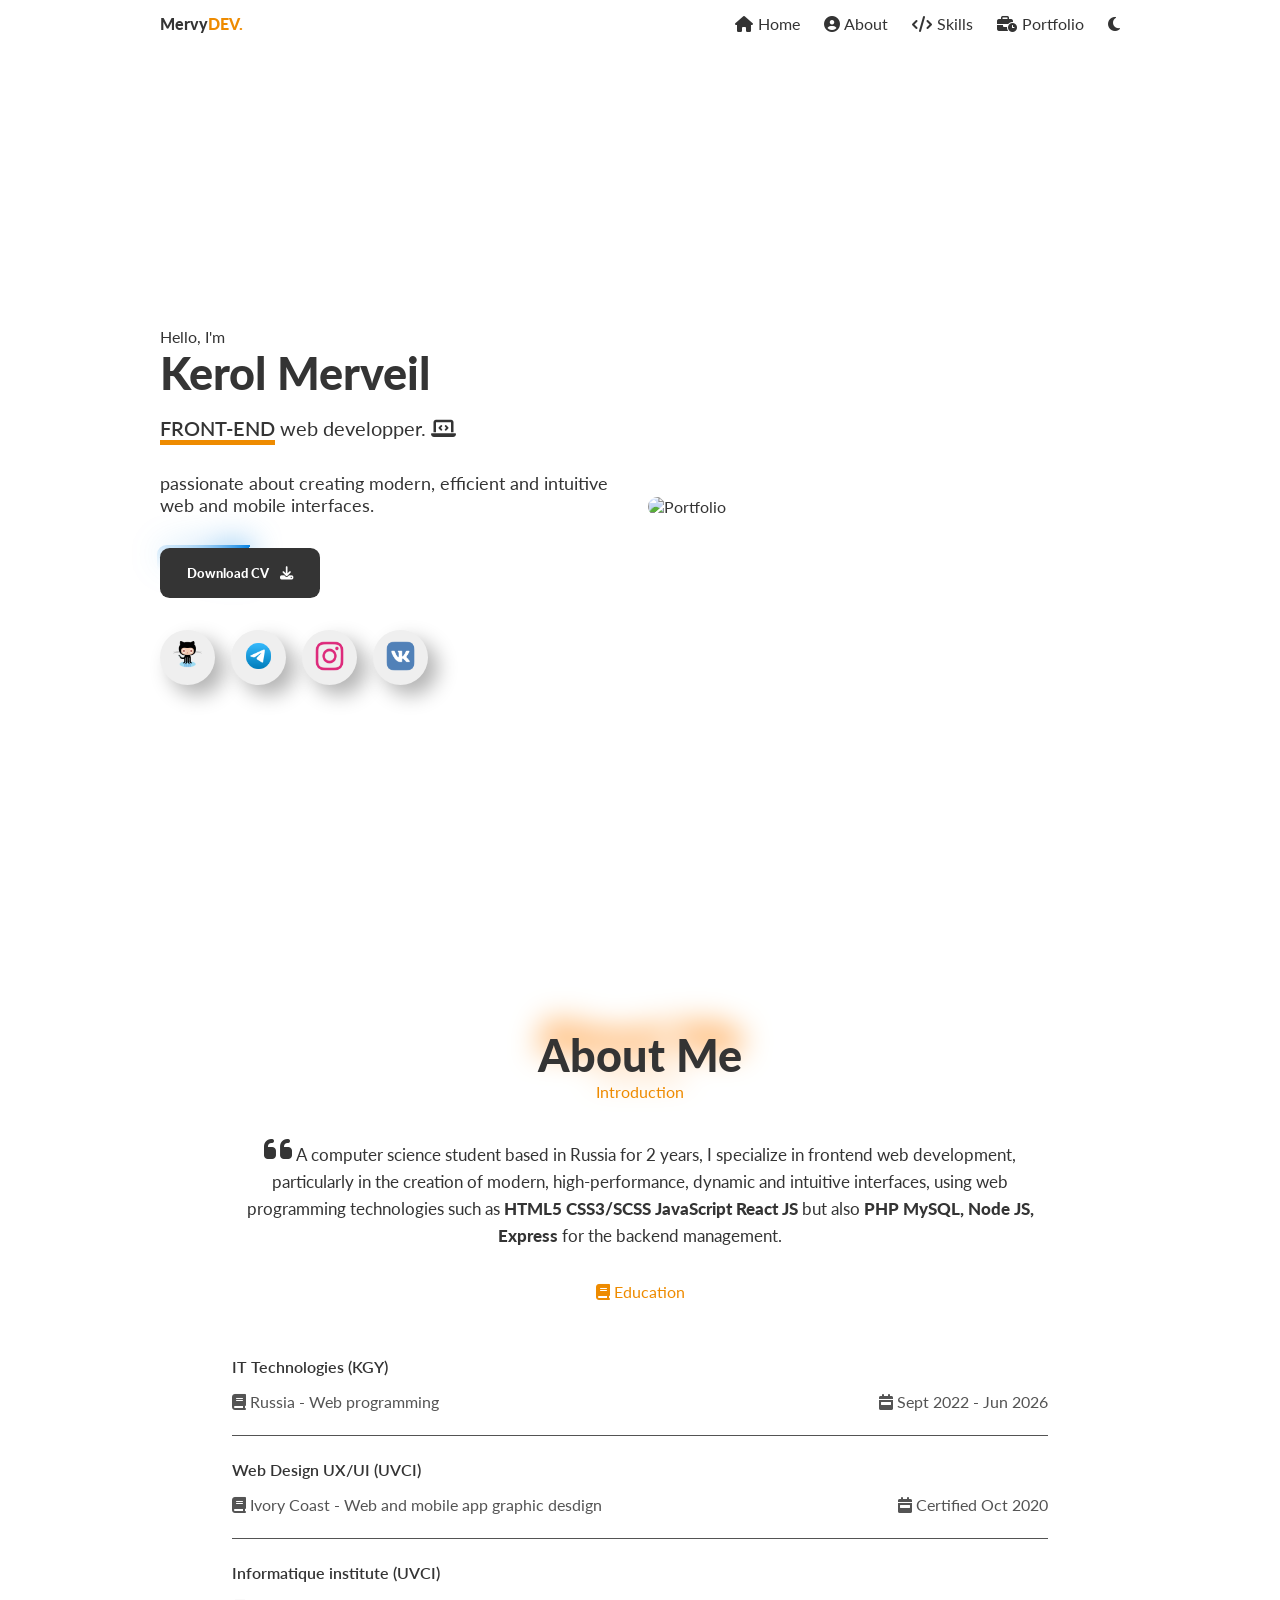
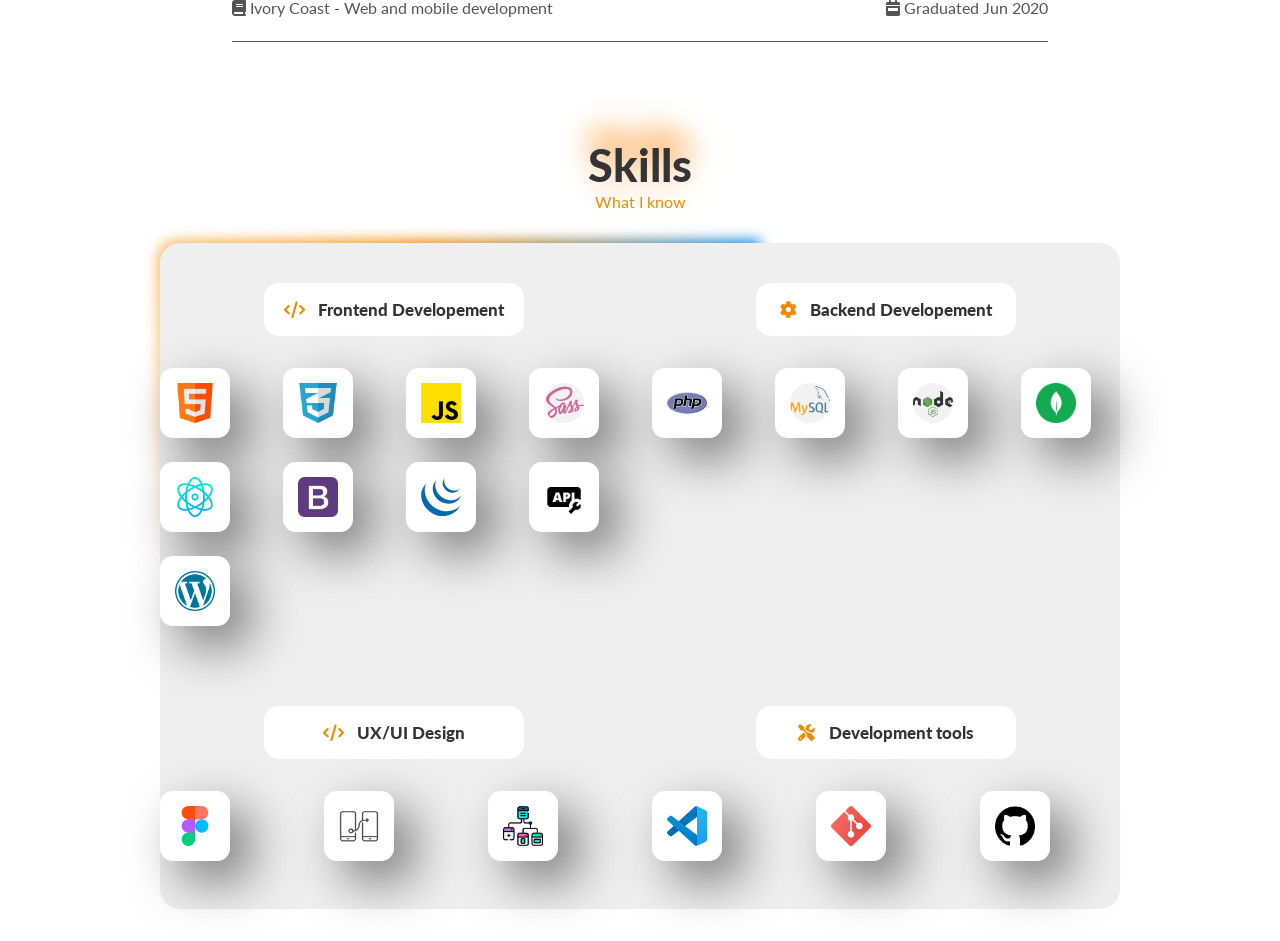
==== commit 8c15489c: "Fix section skills, home n added animations on home button" ====
--- a/index.html
+++ b/index.html
@@ -1,276 +1,325 @@
 <!DOCTYPE html>
 <html lang="en">
-<head>
-   <meta charset="UTF-8">
-   <!-- ========= Favicon ========= -->
-   <link rel="shortcut icon" href="./assets/img/favicon/FavIcon.png" type="image/x-icon">
-   <!-- ========== Font Awesome css ========== -->
-   <link rel="stylesheet" href="https://cdnjs.cloudflare.com/ajax/libs/font-awesome/6.2.1/css/all.min.css" crossorigin="anonymous" referrerpolicy="no-referrer" />
-   <!-- ========= CSS ========= -->
-   <link rel="stylesheet" href="./assets/css/configs.css">
-   <link rel="stylesheet" href="./assets/css/header.css">
-   <link rel="stylesheet" href="./assets/css/home.css">
-   <link rel="stylesheet" href="./assets/css/about.css">
-   <link rel="stylesheet" href="./assets/css/skills.css">
-   <!-- ========= JS ========= -->
-   <script type="module" src="./assets/js/script.js" defer></script>
-   <meta name="viewport" content="width=device-width, initial-scale=1.0">
-   <title>mervydevmedia</title>
-</head>
-<body>
-   <!-- ============== HEADER ============== -->
-   <header class="header" id="header">
+  <head>
+    <meta charset="UTF-8" />
+    <!-- ========= Favicon ========= -->
+    <link
+      rel="shortcut icon"
+      href="./assets/img/favicon/FavIcon.png"
+      type="image/x-icon"
+    />
+    <!-- ========== Font Awesome css ========== -->
+    <link
+      rel="stylesheet"
+      href="https://cdnjs.cloudflare.com/ajax/libs/font-awesome/6.2.1/css/all.min.css"
+      crossorigin="anonymous"
+      referrerpolicy="no-referrer"
+    />
+    <!-- ========= CSS ========= -->
+    <link rel="stylesheet" href="./assets/css/configs.css" />
+    <link rel="stylesheet" href="./assets/css/header.css" />
+    <link rel="stylesheet" href="./assets/css/home.css" />
+    <link rel="stylesheet" href="./assets/css/about.css" />
+    <link rel="stylesheet" href="./assets/css/skills.css" />
+    <!-- ========= JS ========= -->
+    <script type="module" src="./assets/js/script.js" defer></script>
+    <meta name="viewport" content="width=device-width, initial-scale=1.0" />
+    <title>mervydevmedia</title>
+  </head>
+  <body>
+    <!-- ============== HEADER ============== -->
+    <header class="header" id="header">
       <div class="header_content container display_between">
-         <!-- Logo -->
-         <a href="./" class="header_logo">Mervy<span>DEV.</span></a>
-         <!-- Menu -->
-         <nav class="menu" id="menu">
-            <ul class="menu_list display">
-               <li class="menu_item">
-                  <a href="./" class="menu_link display_center">
-                     <i class="fa-solid fa-house"></i>
-                     Home
-                  </a>
-               </li>
-               <li class="menu_item">
-                  <a href="#about" class="menu_link display_center">
-                     <i class="fa-solid fa-circle-user"></i>
-                     About
-                  </a>
-               </li>
-               <li class="menu_item">
-                  <a href="#skills" class="menu_link display_center">
-                     <i class="fa-solid fa-code"></i>
-                     Skills
-                  </a>
-               </li>
-               <li class="menu_item">
-                  <a href="#" class="menu_link display_center">
-                     <i class="fa-solid fa-business-time"></i>
-                     Portfolio
-                  </a>
-               </li>
-               <li class="menu_item" id="themeBtn">
-                  <i class="fa-solid fa-moon menu_link dark_mode"></i>
-               </li>
-            </ul>
+        <!-- Logo -->
+        <a href="./" class="header_logo">Mervy<span>DEV.</span></a>
+        <!-- Menu -->
+        <nav class="menu" id="menu">
+          <ul class="menu_list display">
+            <li class="menu_item">
+              <a href="./" class="menu_link display_center">
+                <i class="fa-solid fa-house"></i>
+                Home
+              </a>
+            </li>
+            <li class="menu_item">
+              <a href="#about" class="menu_link display_center">
+                <i class="fa-solid fa-circle-user"></i>
+                About
+              </a>
+            </li>
+            <li class="menu_item">
+              <a href="#skills" class="menu_link display_center">
+                <i class="fa-solid fa-code"></i>
+                Skills
+              </a>
+            </li>
+            <li class="menu_item">
+              <a href="#" class="menu_link display_center">
+                <i class="fa-solid fa-business-time"></i>
+                Portfolio
+              </a>
+            </li>
+            <li class="menu_item" id="themeBtn">
+              <i class="fa-solid fa-moon menu_link dark_mode"></i>
+            </li>
+          </ul>
 
-            <!-- ========= Close button ========= -->
-            <div class="nav_close" id="nav-close">
-               <i class="fa-regular fa-circle-xmark"></i>
-            </div>
-         </nav>
+          <!-- ========= Close button ========= -->
+          <div class="nav_close" id="nav-close">
+            <i class="fa-regular fa-circle-xmark"></i>
+          </div>
+        </nav>
 
-         <!-- ========= Toggle button ========= -->
-         <div class="nav_toggle" id="nav-toggle">
-            <i class="fa-solid fa-bars"></i>
-         </div>
+        <!-- ========= Toggle button ========= -->
+        <div class="nav_toggle" id="nav-toggle">
+          <i class="fa-solid fa-bars"></i>
+        </div>
       </div>
-   </header>
-   <!-- ============== MAIN ============== -->
-   <main class="main">
+    </header>
+    <!-- ============== MAIN ============== -->
+    <main class="main">
       <!-- Home -->
       <section class="home" id="home">
-         <div class="home_content container grid_container">
-            <div class="home_data">
-               <div class="home_title display">
-                  <span>Hello, I'm</span>
-                  <span>Kerol Merveil</span>
-               </div>
-               <div class="home_workPost">
-                  <span>Front-end</span> web developper.
-                  <i class="fa-solid fa-laptop-code"></i>
-               </div>
-               <div class="home_description">
-                  passionate about creating modern, efficient and intuitive web and mobile interfaces.
-               </div>
-               <div class="home_btns">
-                  <button class="home_btn">
-                     Download CV
-                     <i class="fa-solid fa-download"></i>
-                  </button>
-               </div>
-               <div class="home_socialMedia display">
-                  <div class="display_center">
-                     <a href="https://github.com/kgofweb" target="_blank"><i class="fa-brands fa-github"></i></a>
-                  </div>
-                  <div class="display_center">
-                     <a href="https://web.telegram.org/a/" target="_blank"><i class="fa-brands fa-telegram"></i></a>
-                  </div>
-                  <div class="display_center">
-                     <a href="./"><i class="fa-brands fa-instagram"></i></a>
-                  </div>
-               </div>
-            </div>
-            <div class="home_img_box">
-               <img src="./assets/img/homeImg/me_2.png" class="home_img" alt="Portfolio">
-            </div>
-         </div>
+        <div class="home_content container grid_container">
+          <div class="home_data">
+            <div class="home_title display">
+              <span>Hello, I'm</span>
+              <span>Kerol Merveil</span>
+            </div>
+            <div class="home_workPost">
+              <span>Front-end</span> web developper.
+              <i class="fa-solid fa-laptop-code"></i>
+            </div>
+            <div class="home_description">
+              passionate about creating modern, efficient and intuitive web and
+              mobile interfaces.
+            </div>
+            <div class="home_btns">
+              <button class="home_btn">
+                Download CV
+                <i class="fa-solid fa-download"></i>
+              </button>
+            </div>
+            <div class="home_socialMedia display">
+              <div class="display_center">
+                <a href="https://github.com/kgofweb" target="_blank">
+                  <img
+                    class="home_icon"
+                    src="./assets/img/homeImg/homeIcons/gith.png"
+                    alt="Github"
+                  />
+                </a>
+              </div>
+              <div class="display_center">
+                <a href="https://web.telegram.org/a/" target="_blank">
+                  <img
+                    class="home_icon"
+                    src="./assets/img/homeImg/homeIcons/tg.png"
+                    alt="Telegram"
+                  />
+                </a>
+              </div>
+              <div class="display_center">
+                <a href="./">
+                  <img
+                    class="home_icon"
+                    src="./assets/img/homeImg/homeIcons/insta.png"
+                    alt="Instagram"
+                  />
+                </a>
+              </div>
+              <div class="display_center">
+                <a href="./">
+                  <img
+                    class="home_icon"
+                    src="./assets/img/homeImg/homeIcons/vk.png"
+                    alt="vk"
+                  />
+                </a>
+              </div>
+            </div>
+          </div>
+          <div class="home_img_box">
+            <img
+              src="./assets/img/homeImg/me_2.png"
+              class="home_img"
+              alt="Portfolio"
+            />
+          </div>
+        </div>
       </section>
       <!-- About -->
       <section class="about" id="about">
-         <div class="about_content container grid_container">
-            <div class="title_content">
-               <div class="big_title">About Me</div>
-               <div class="sub_title">Introduction</div>
-            </div>
-            <div class="about_data">
-               <div class="about_data_text">
-                  <i class="fa-solid fa-quote-left"></i> 
-                  A computer science student based in Russia for 2 years, I specialize in frontend web development, particularly in the creation of modern, high-performance, dynamic and intuitive interfaces, using web programming technologies such as <span>HTML5 CSS3/SCSS JavaScript React JS</span> but also <span>PHP MySQL, Node JS, Express</span> for the backend management.
-               </div>
-               <div class="about_data_content">
-                  <div class="sub_title">
-                     <i class="fa-solid fa-book"></i>
-                     Education
-                  </div>
-                  <div class="education">
-                     <div class="ed_one">
-                        <div class="education_title">IT Technologies (KGY)</div>
-                        <div class="education_subtitle display_between">
-                           <div>
-                              <i class="fa-solid fa-book"></i>
-                              Russia - Web programming
-                           </div>
-                           <div>
-                              <i class="fa-solid fa-calendar-week"></i>
-                              Sept 2022 - Jun 2026
-                           </div>
-                        </div>
-                     </div>
-                     <div class="ed_two">
-                        <div class="education_title">Web Design UX/UI (UVCI)</div>
-                        <div class="education_subtitle display_between">
-                           <div>
-                              <i class="fa-solid fa-book"></i>
-                              Ivory Coast - Web and mobile app graphic desdign
-                           </div>
-                           <div>
-                              <i class="fa-solid fa-calendar-week"></i>
-                              Certified Oct 2020
-                           </div>
-                        </div>
-                     </div>
-                     <div class="ed_two">
-                        <div class="education_title">Informatique institute (UVCI)</div>
-                        <div class="education_subtitle display_between">
-                           <div>
-                              <i class="fa-solid fa-book"></i>
-                              Ivory Coast - Web and mobile development
-                           </div>
-                           <div>
-                              <i class="fa-solid fa-calendar-week"></i>
-                              Graduated Jun 2020
-                           </div>
-                        </div>
-                     </div>
-                  </div>
-               </div>
-            </div>
-         </div>
+        <div class="about_content container grid_container">
+          <div class="title_content">
+            <div class="big_title">About Me</div>
+            <div class="sub_title">Introduction</div>
+          </div>
+          <div class="about_data">
+            <div class="about_data_text">
+              <i class="fa-solid fa-quote-left"></i>
+              A computer science student based in Russia for 2 years, I
+              specialize in frontend web development, particularly in the
+              creation of modern, high-performance, dynamic and intuitive
+              interfaces, using web programming technologies such as
+              <span>HTML5 CSS3/SCSS JavaScript React JS</span> but also
+              <span>PHP MySQL, Node JS, Express</span> for the backend
+              management.
+            </div>
+            <div class="about_data_content">
+              <div class="sub_title">
+                <i class="fa-solid fa-book"></i>
+                Education
+              </div>
+              <div class="education">
+                <div class="ed_one">
+                  <div class="education_title">IT Technologies (KGY)</div>
+                  <div class="education_subtitle display_between">
+                    <div>
+                      <i class="fa-solid fa-book"></i>
+                      Russia - Web programming
+                    </div>
+                    <div>
+                      <i class="fa-solid fa-calendar-week"></i>
+                      Sept 2022 - Jun 2026
+                    </div>
+                  </div>
+                </div>
+                <div class="ed_two">
+                  <div class="education_title">Web Design UX/UI (UVCI)</div>
+                  <div class="education_subtitle display_between">
+                    <div>
+                      <i class="fa-solid fa-book"></i>
+                      Ivory Coast - Web and mobile app graphic desdign
+                    </div>
+                    <div>
+                      <i class="fa-solid fa-calendar-week"></i>
+                      Certified Oct 2020
+                    </div>
+                  </div>
+                </div>
+                <div class="ed_two">
+                  <div class="education_title">
+                    Informatique institute (UVCI)
+                  </div>
+                  <div class="education_subtitle display_between">
+                    <div>
+                      <i class="fa-solid fa-book"></i>
+                      Ivory Coast - Web and mobile development
+                    </div>
+                    <div>
+                      <i class="fa-solid fa-calendar-week"></i>
+                      Graduated Jun 2020
+                    </div>
+                  </div>
+                </div>
+              </div>
+            </div>
+          </div>
+        </div>
       </section>
       <!-- Skills -->
       <section class="skills" id="skills">
-         <div class="skills_content container grid_container">
-            <div class="title_content">
-               <div class="big_title">Skills</div>
-               <div class="sub_title">What I know</div>
-            </div>
-            <div class="skills_cadre">
-               <div class="skills_data">
-                  <div class="skill_data">
-                     <div class="skill_title">
-                        <i class="fa-solid fa-code"></i>
-                        Frontend Developement
-                     </div>
-                     <div class="front_end">
-                        <div class="html display_center">
-                           <img src="./assets/img/skills/html.png" alt="">
-                        </div>
-                        <div class="css display_center">
-                           <img src="./assets/img/skills/css.png" alt="">
-                        </div>
-                        <div class="js display_center">
-                           <img src="./assets/img/skills/js.png" alt="">
-                        </div>
-                        <div class="sass display_center">
-                           <img src="./assets/img/skills/sass.png" alt="">
-                        </div>
-                        <div class="react display_center">
-                           <img src="./assets/img/skills/react.png" alt="">
-                        </div>
-                        <div class="bootstrap display_center">
-                           <img src="./assets/img/skills/bootstrap.png" alt="">
-                        </div>
-                        <div class="jquery display_center">
-                           <img src="./assets/img/skills/jquery-icon.svg" alt="">
-                        </div>
-                        <div class="api display_center">
-                           <img src="./assets/img/skills/api.png" alt="">
-                        </div>
-                        <div class="wordpress display_center">
-                           <img src="./assets/img/skills/wordpress.png" alt="">
-                        </div>
-                     </div>
-                  </div>
-                  <div class="skill_data">
-                     <div class="skill_title">
-                        <i class="fa-solid fa-gear"></i>
-                        Backend Developement
-                     </div>
-                     <div class="back_end">
-                        <div class="php display_center">
-                           <img src="./assets/img/skills/php.png" alt="">
-                        </div>
-                        <div class="mysql display_center">
-                           <img src="./assets/img/skills/mysql.png" alt="">
-                        </div>
-                        <div class="node display_center">
-                           <img src="./assets/img/skills/nodejs.png" alt="">
-                        </div>
-                        <div class="mongodb display_center">
-                           <i class="fa-brands fa-mdb"></i>
-                        </div>
-                     </div>
-                  </div>
-                  <div class="skill_data">
-                     <div class="skill_title">
-                        <i class="fa-solid fa-code"></i>
-                        UX/UI Design
-                     </div>
-                     <div class="design">
-                        <div class="figma display_center">
-                           <img src="./assets/img/skills/figma.png" alt="">
-                        </div>
-                        <div class="prototype display_center">
-                           <img src="./assets/img/skills/app.png" alt="">
-                        </div>
-                        <div class="wireframe display_center">
-                           <img src="./assets/img/skills/wireframe.png" alt="">
-                        </div>
-                     </div>
-                  </div>
-                  <div class="skill_data">
-                     <div class="skill_title">
-                        <i class="fa-solid fa-screwdriver-wrench"></i>
-                        Development tools
-                     </div>
-                     <div class="tools">
-                        <div class="vscode display_center">
-                           <img src="./assets/img/skills/visual-studio.png" alt="">
-                        </div>
-                        <div class="git display_center">
-                           <img src="./assets/img/skills/social.png" alt="">
-                        </div>
-                        <div class="github display_center">
-                           <img src="./assets/img/skills/github.png" alt="">
-                        </div>
-                     </div>
-                  </div>
-               </div>
-            </div>
-         </div>
+        <div class="skills_content container grid_container">
+          <div class="title_content">
+            <div class="big_title">Skills</div>
+            <div class="sub_title">What I know</div>
+          </div>
+          <div class="skills_cadre">
+            <div class="skills_data">
+              <div class="skill_data">
+                <div class="skill_title">
+                  <i class="fa-solid fa-code"></i>
+                  Frontend Developement
+                </div>
+                <div class="front_end">
+                  <div class="html display_center">
+                    <img src="./assets/img/skills/html.png" alt="" />
+                  </div>
+                  <div class="css display_center">
+                    <img src="./assets/img/skills/css.png" alt="" />
+                  </div>
+                  <div class="js display_center">
+                    <img src="./assets/img/skills/js.png" alt="" />
+                  </div>
+                  <div class="sass display_center">
+                    <img src="./assets/img/skills/sass.png" alt="" />
+                  </div>
+                  <div class="react display_center">
+                    <img src="./assets/img/skills/react.png" alt="" />
+                  </div>
+                  <div class="bootstrap display_center">
+                    <img src="./assets/img/skills/bootstrap.png" alt="" />
+                  </div>
+                  <div class="jquery display_center">
+                    <img src="./assets/img/skills/jquery-icon.svg" alt="" />
+                  </div>
+                  <div class="api display_center">
+                    <img src="./assets/img/skills/api.png" alt="" />
+                  </div>
+                  <div class="wordpress display_center">
+                    <img src="./assets/img/skills/wordpress.png" alt="" />
+                  </div>
+                </div>
+              </div>
+              <div class="skill_data">
+                <div class="skill_title">
+                  <i class="fa-solid fa-gear"></i>
+                  Backend Developement
+                </div>
+                <div class="back_end">
+                  <div class="php display_center">
+                    <img src="./assets/img/skills/php.png" alt="" />
+                  </div>
+                  <div class="mysql display_center">
+                    <img src="./assets/img/skills/mysql.png" alt="" />
+                  </div>
+                  <div class="node display_center">
+                    <img src="./assets/img/skills/nodejs.png" alt="" />
+                  </div>
+                  <div class="mongodb display_center">
+                    <img src="./assets/img/skills/mongodb-serv.png" alt="" />
+                  </div>
+                </div>
+              </div>
+              <div class="skill_data">
+                <div class="skill_title">
+                  <i class="fa-solid fa-code"></i>
+                  UX/UI Design
+                </div>
+                <div class="design">
+                  <div class="figma display_center">
+                    <img src="./assets/img/skills/figma.png" alt="" />
+                  </div>
+                  <div class="prototype display_center">
+                    <img src="./assets/img/skills/app.png" alt="" />
+                  </div>
+                  <div class="wireframe display_center">
+                    <img src="./assets/img/skills/wireframe.png" alt="" />
+                  </div>
+                </div>
+              </div>
+              <div class="skill_data">
+                <div class="skill_title">
+                  <i class="fa-solid fa-screwdriver-wrench"></i>
+                  Development tools
+                </div>
+                <div class="tools">
+                  <div class="vscode display_center">
+                    <img src="./assets/img/skills/vscode.png" alt="" />
+                  </div>
+                  <div class="git display_center">
+                    <img src="./assets/img/skills/social.png" alt="" />
+                  </div>
+                  <div class="github display_center">
+                    <img src="./assets/img/skills/github.png" alt="" />
+                  </div>
+                </div>
+              </div>
+            </div>
+          </div>
+        </div>
       </section>
-   </main>
-</body>
-</html>+    </main>
+  </body>
+</html>
--- a/assets/css/configs.css
+++ b/assets/css/configs.css
@@ -1,205 +1,224 @@
 /* Font Fam */
-@import url('https://fonts.googleapis.com/css2?family=Lato:ital,wght@0,100;0,300;0,400;0,700;0,900;1,100;1,300;1,400;1,700;1,900&display=swap');
+@import url("https://fonts.googleapis.com/css2?family=Lato:ital,wght@0,100;0,300;0,400;0,700;0,900;1,100;1,300;1,400;1,700;1,900&display=swap");
 
 /* Variables */
 :root {
-   /* Height header */
-   --header-height: 3rem;
-
-   /* Font family */
-   --body-font: 'Lato';
-
-   /* Colors */
-   --dark-color: #343434;
-   --light-dark-color: #545454;
-   --light-color: #B5B5B5;
-   --red-color: #EE8B00;
-   --red-bordeaux-color: #AF5666;
-   --blue-light-color: #e4f2fd;
-   --white-color: #FFFFFF;
-   --light-white-color: #edecec;
-   --flight-white-color: #efefef;
-   /* --blue-color: #0984E3; */
-   
-   /* Font size */
-   --biggest-font-size: 2.8rem;
-   --h1-font-size: 1.8rem;
-   --h2-font-size: 1.3rem;
-   --h3-font-size: 1.25rem;
-   --h4-font-size: 1.15rem;
-   --h5-font-size: 1.05rem;
-   --normal-font-size: 1rem;
-   --small-font-size: .875rem;
-   --smaller-font-size: .813rem;
-
-   /* Font weight */
-   --font-w-bold: 900;
-   --font-w-medium: 600;
-
-   /* Margins */
-   --mg-1: .3rem;
-   --mg-2: 1rem;
-   --mg-3: 1.5rem;
-   --mg-4: 2rem;
-   --mg-5: 2.5rem;
-   --mg-6: 3rem;
-   --mg-7: 4.5rem;
-
-   /* Z index */
-   --z-fixed: 100;
-   --z-tooltip: 10;
+  /* Height header */
+  --header-height: 3rem;
+
+  /* Font family */
+  --body-font: "Lato";
+
+  /* Colors */
+  --dark-color: #343434;
+  --light-dark-color: #545454;
+  --light-color: #b5b5b5;
+  --red-color: #ee8b00;
+  --red-bordeaux-color: #af5666;
+  --blue-light-color: #e4f2fd;
+  --white-color: #ffffff;
+  --light-white-color: #edecec;
+  --flight-white-color: #efefef;
+  --blue-color: #0984e3;
+
+  /* Font size */
+  --biggest-font-size: 2.8rem;
+  --h1-font-size: 2rem;
+  --h2-font-size: 1.3rem;
+  --h3-font-size: 1.25rem;
+  --h4-font-size: 1.15rem;
+  --h5-font-size: 1.05rem;
+  --normal-font-size: 1rem;
+  --small-font-size: 0.875rem;
+  --smaller-font-size: 0.813rem;
+
+  /* Font weight */
+  --font-w-bold: 900;
+  --font-w-medium: 600;
+
+  /* Margins */
+  --mg-1: 0.3rem;
+  --mg-2: 1rem;
+  --mg-3: 1.5rem;
+  --mg-4: 2rem;
+  --mg-5: 2.5rem;
+  --mg-6: 3rem;
+  --mg-7: 4.5rem;
+
+  /* Z index */
+  --z-fixed: 100;
+  --z-tooltip: 10;
 }
 
 @media screen and (max-width: 768px) {
-   :root {
-      --big-font-size: 2.25rem;
-      --h1-font-size: 1.5rem;
-      --h2-font-size: 1.15rem;
-      --h3-font-size: 1rem;
-      --h4-font-size: .990rem;
-      --h5-font-size: .890rem;
-      --normal-font-size: .938rem;
-      --small-font-size: .813rem;
-      --smaller-font-size: .75rem;
-      --icon-font-size: 1.3rem;
-   }
+  :root {
+    --big-font-size: 2.25rem;
+    --h1-font-size: 1.5rem;
+    --h2-font-size: 1.15rem;
+    --h3-font-size: 1rem;
+    --h4-font-size: 0.99rem;
+    --h5-font-size: 0.89rem;
+    --normal-font-size: 0.938rem;
+    --small-font-size: 0.813rem;
+    --smaller-font-size: 0.75rem;
+    --icon-font-size: 1.3rem;
+  }
 }
 
 * {
-   padding: 0;
-   margin: 0;
-   box-sizing: border-box;
-   font-family: var(--body-font), 'Segoe UI', Tahoma, Geneva, Verdana, sans-serif;
+  padding: 0;
+  margin: 0;
+  box-sizing: border-box;
+  font-family: var(--body-font), "Segoe UI", Tahoma, Geneva, Verdana, sans-serif;
 }
 html {
-   scroll-behavior: smooth;
+  scroll-behavior: smooth;
 }
 li {
-   list-style: none;
+  list-style: none;
 }
 a {
-   text-decoration: none;
+  text-decoration: none;
 }
 body {
-   font-size: var(--normal-font-size);
-   margin: var(--header-height) 0 0 0;
-   color: var(--dark-color);
-   overflow-x: hidden;
+  font-size: var(--normal-font-size);
+  margin: var(--header-height) 0 0 0;
+  color: var(--dark-color);
+  overflow-x: hidden;
 }
 img {
-   max-width: 100%;
-   height: auto;
+  max-width: 100%;
+  height: auto;
 }
 section {
-   padding: 1rem 0 1rem;
+  padding: 1rem 0 1rem;
 }
 .container {
-   max-width: 960px;
-   width: calc(100% - 3rem);
-   margin: auto;
+  max-width: 960px;
+  width: calc(100% - 3rem);
+  margin: auto;
 }
 
 .display {
-   display: flex;
+  display: flex;
 }
 .display_between {
-   display: flex;
-   align-items: center;
-   justify-content: space-between;
+  display: flex;
+  align-items: center;
+  justify-content: space-between;
 }
 .display_center {
-   display: flex;
-   align-items: center;
-   justify-content: center;
+  display: flex;
+  align-items: center;
+  justify-content: center;
 }
 .grid_container {
-   display: grid;
-   align-items: center;
+  display: grid;
+  align-items: center;
 }
 .big_title {
-   font-size: var(--biggest-font-size);
-   font-weight: var(--font-w-bold);
+  font-size: var(--biggest-font-size);
+  font-weight: var(--font-w-bold);
 }
 .sub_title {
-   color: var(--red-color);
+  color: var(--red-color);
 }
 .title_content {
-   text-align: center;
-   margin: var(--mg-4) 0;
-   filter: drop-shadow(0 -5mm 4mm rgb(255, 129, 2));
+  text-align: center;
+  margin: var(--mg-4) 0;
+  filter: drop-shadow(0 -5mm 4mm rgb(255, 129, 2));
 }
 button {
-   display: inline-block;
-   outline: none;
-   border: none;
-   cursor: pointer;
-   color: var(--white-color);
-   font-weight: var(--font-w-medium);
-   padding: .85rem;
-   margin-bottom: var(--mb-2);
-   border-radius: .5rem;
-   transition: .4s;
-}
-
-/* Dark Mode */
+  width: 160px;
+  height: 50px;
+  display: inline-block;
+  outline: none;
+  border: none;
+  cursor: pointer;
+  color: var(--white-color);
+  font-weight: var(--font-w-bold);
+  margin-bottom: var(--mb-2);
+  border-radius: 0.6rem;
+  transition: 0.4s;
+}
+
+/* ================ Dark Mode ================ */
 .darkMode {
-   --body-color: #171d22;
-   --title-color: #F1F3F2;
-   --text-color: #F1F3F2;
+  --body-color: #161b1f;
+  --title-color: #f1f3f2;
+  --text-color: #f1f3f2;
 }
 body.darkMode {
-   color: var(--text-color);
-   background-color: var(--body-color);
-   transition: .5s;
+  color: var(--text-color);
+  background-color: var(--body-color);
+  transition: 0.5s;
 }
 /* ======== HEADER ======== */
 body.darkMode .header {
-   background-color: var(--body-color);
+  background-color: var(--body-color);
 }
 body.darkMode .header,
 body.darkMode .header_logo,
 body.darkMode .menu_link {
-   color: var(--text-color);
+  color: var(--text-color);
 }
 body.darkMode .menu_link:hover {
-   color: var(--red-color);
+  color: var(--red-color);
 }
 @media screen and (max-width: 768px) {
-   body.darkMode .menu {
-      background-color: var(--body-color);
-   }
+  body.darkMode .menu {
+    background-color: var(--body-color);
+  }
 }
 
 /* ======== HOME ======== */
 body.darkMode .home_title span {
-   color: var(--text-color);
+  color: var(--text-color);
 }
 body.darkMode .home_socialMedia i {
-   color: var(--text-color);
+  color: var(--text-color);
 }
 body.darkMode .home_socialMedia i:hover {
-   color: var(--red-color);
+  color: var(--red-color);
 }
 body.darkMode .home_btn {
-   color: var(--body-color);
-   background-color: var(--text-color);
+  color: var(--body-color);
+  background-color: var(--text-color);
 }
 body.darkMode .home_btn:hover {
-   color: var(--text-color);
-   background-color: var(--red-color);
-   font-weight: var(--font-w-bold);
+  color: var(--text-color);
+  background-color: var(--red-color);
+  font-weight: var(--font-w-bold);
+}
+body.darkMode .home_socialMedia div {
+  background: #161b1f;
+  box-shadow: 10px 10px 20px rgba(0, 0, 0, 0.3);
 }
 
 /* ======== ABOUT ======== */
 body.darkMode .about_data_text span {
-   color: var(--red-color);
+  color: var(--red-color);
 }
 body.darkMode .education_subtitle {
-   color: var(--text-color);
+  color: var(--text-color);
 }
 body.darkMode .ed_one,
 body.darkMode .ed_two {
-   border-bottom: 1px solid var(--text-color);
-}
-
-/* ======== SKILLS ======== */+  border-bottom: 1px solid var(--text-color);
+}
+
+/* ======== SKILLS ======== */
+body.darkMode .skills_cadre {
+  background-color: #1c1f2b;
+}
+body.darkMode .front_end div,
+body.darkMode .back_end div,
+body.darkMode .design div,
+body.darkMode .tools div {
+  background: #161b1f;
+  box-shadow: 10px 10px 20px rgba(0, 0, 0, 0.3);
+}
+body.darkMode .skill_title {
+  background: #161b1f;
+  color: var(--white-color);
+}
--- a/assets/css/home.css
+++ b/assets/css/home.css
@@ -1,98 +1,149 @@
 .home_content {
-   grid-template-columns: repeat(2, 1fr);
-   gap: var(--mg-2);
-   height: calc(100vh - var(--header-height));
-   margin: var(--mg-2) auto;
+  grid-template-columns: repeat(2, 1fr);
+  gap: var(--mg-2);
+  height: calc(100vh - var(--header-height));
+  margin: var(--mg-2) auto;
 }
 .home_title {
-   flex-direction: column;
+  flex-direction: column;
 }
 .home_title span {
-   color: var(--dark-color);
+  color: var(--dark-color);
 }
 .home_title span:last-child {
-   font-size: var(--biggest-font-size);
-   font-weight: var(--font-w-bold);
+  font-size: var(--biggest-font-size);
+  font-weight: var(--font-w-bold);
 }
-.home_workPost  {
-   font-size: var(--h3-font-size);
-   margin: var(--mg-2) 0;
+.home_workPost {
+  font-size: var(--h3-font-size);
+  margin: var(--mg-2) 0;
 }
 .home_workPost span {
-   border-bottom: 5px solid var(--red-color);
-   text-transform: uppercase;
-   font-weight: var(--font-w-medium);
+  border-bottom: 5px solid var(--red-color);
+  text-transform: uppercase;
+  font-weight: var(--font-w-medium);
 }
-.home_description  {
-   font-size: var(--h4-font-size);
-   margin-top: var(--mg-4);
-   margin-bottom: var(--mg-2);
+.home_description {
+  font-size: var(--h4-font-size);
+  margin-top: var(--mg-4);
+  margin-bottom: var(--mg-2);
 }
 .home_btn {
-   background-color: var(--dark-color);
+  background-color: var(--dark-color);
 }
 .home_btn i {
-   margin-left: .5rem;
+  margin-left: 0.5rem;
 }
 .home_btn:hover {
-   background-color: var(--red-color);
+  background-color: var(--red-color);
 }
 .home_btns {
-   margin-bottom: var(--mg-4);
+  margin: var(--mg-4) 0;
+}
+.home_btn {
+  position: relative;
+}
+/* Animation */
+@property --angle {
+  syntax: "<angle>";
+  initial-value: 20deg;
+  inherits: false;
+}
+.home_btn::after,
+.home_btn::before {
+  content: "";
+  position: absolute;
+  height: 100%;
+  width: 100%;
+  top: 50%;
+  left: 50%;
+  translate: -50% -50%;
+  background-image: conic-gradient(
+    from var(--angle),
+    transparent 70%,
+    var(--blue-color)
+  );
+  padding: 3px;
+  border-radius: 0.6rem;
+  z-index: -1;
+  animation: 4s spin linear infinite;
+}
+.home_btn::after {
+  filter: blur(1rem);
+}
+/* Border animation */
+@keyframes spin {
+  from {
+    --angle: 0deg;
+  }
+  to {
+    --angle: 360deg;
+  }
 }
 .home_socialMedia a {
-   align-items: center;
-   padding: .8rem;
+  align-items: center;
+  padding: 0.8rem;
 }
 .home_socialMedia div {
-   width: 50px;
-   height: 50px;
-   margin-right: 1rem;
-   border-radius: 100%;
-   /* box-shadow: -2px 4px 121px 8px rgba(0,0,0,0.71);
-   box-shadow: -18px -5px 71px -9px rgba(0,0,0,0.8);
-   -webkit-box-shadow: -18px -5px 71px -9px rgba(0,0,0,0.8);
-   -moz-box-shadow: -18px -5px 71px -9px rgba(0,0,0,0.8); */
-   filter: drop-shadow(0 -3mm 3mm rgb(255, 129, 2));
+  width: 55px;
+  height: 55px;
+  margin-right: var(--mg-2);
+  border-radius: 100%;
+  box-shadow: 10px 10px 20px rgba(0, 0, 0, 0.3);
+  background-color: var(--flight-white-color);
+  transition: 0.5s ease-in-out;
 }
-.home_socialMedia i {
-   font-size: var(--h1-font-size);
-   color: var(--dark-color);
-   transition: .3s;
+.home_socialMedia div:hover {
+  filter: drop-shadow(0 0 1.2em rgb(255, 129, 2));
 }
-.home_socialMedia i:hover {
-   color: var(--red-color);
+.home_icon {
+  width: var(--h1-font-size);
+  color: var(--dark-color);
+  transition: 0.3s;
 }
 .home_img_box {
-   justify-self: end;
-   width: 100%;
+  justify-self: end;
+  width: 100%;
 }
 .home_img {
-   display: block;
-   border-radius: 1.5rem;
-   width: 120%;
-   z-index: var(--z-fixed);
+  display: block;
+  border-radius: 1.5rem;
+  width: 120%;
+  z-index: var(--z-fixed);
 }
 
 /* Mobile version */
 @media screen and (max-width: 960px) {
-   .home_content {
-      height: calc(100vh - var(--header-height));
-   }
+  .home_content {
+    height: calc(100vh - var(--header-height));
+  }
 }
 @media screen and (max-width: 638px) {
-   .home_title span:last-child {
-      font-size: var(--big-font-size);
-   }
+  .home_title span:last-child {
+    font-size: var(--big-font-size);
+  }
+  .home_socialMedia i {
+    font-size: var(--big-font-size);
+  }
 }
-@media screen and (max-width: 542px) {
-   .home_content {
-      grid-template-columns: repeat(1, 1fr);
-   }
-   .home_img_box {
-      width: 100%;
-   }
-   .home_img {
-      width: 100%;
-   }
-}+@media screen and (max-width: 620px) {
+  .home_content {
+    grid-template-columns: repeat(1, 1fr);
+  }
+  .home_img_box {
+    width: 85%;
+    margin: auto;
+  }
+  .home_img {
+    width: 100%;
+  }
+}
+@media screen and (max-width: 530px) {
+  .home_img_box {
+    width: 100%;
+    margin: auto;
+  }
+  .home_img {
+    width: 100%;
+  }
+}
--- a/assets/css/skills.css
+++ b/assets/css/skills.css
@@ -1,155 +1,196 @@
 .skills_content {
-   margin: var(--mg-2) auto;
+  margin: var(--mg-2) auto;
 }
 .skill_title {
-   font-weight: var(--font-w-bold);
-   font-size: var(--h5-font-size);
-   color: var(--dark-color);
+  font-weight: var(--font-w-bold);
+  font-size: var(--h5-font-size);
+  color: var(--dark-color);
 }
 .skill_title i {
-   margin-right: .6rem;
-   color: var(--red-color);
+  margin-right: 0.6rem;
+  color: var(--red-color);
 }
 .skills_cadre {
-   border: .1rem solid var(--light-white-color);
-   border-radius: 20px;
+  position: relative;
+  background-color: var(--flight-white-color);
+  border-radius: 20px;
+}
+/* Animation */
+@property --angle {
+  syntax: "<angle>";
+  initial-value: 20deg;
+  inherits: false;
+}
+.skills_cadre::after,
+.skill_cadre::before {
+  content: "";
+  position: absolute;
+  height: 100%;
+  width: 100%;
+  top: 50%;
+  left: 50%;
+  translate: -50% -50%;
+  background-image: conic-gradient(
+    from var(--angle),
+    transparent 70%,
+    var(--red-color), var(--blue-color)
+  );
+  padding: 3px;
+  border-radius: 20px;
+  z-index: -1;
+  animation: 8s spin linear infinite;
+}
+.skills_cadre::after {
+  filter: blur(0.4rem);
+}
+/* Border animation */
+@keyframes spin {
+  from {
+    --angle: 0deg;
+  }
+  to {
+    --angle: 360deg;
+  }
 }
 .skills_data {
-   display: grid;
-   grid-template-columns: repeat(2, 1fr);
-   gap: var(--mg-3);
-   margin: var(--mg-2) auto;
-   width: 100%;
+  display: grid;
+  grid-template-columns: repeat(2, 1fr);
+  gap: var(--mg-3);
+  margin: var(--mg-2) auto;
+  width: 100%;
 }
 .skill_data {
-   justify-items: center;
+  justify-items: center;
 }
 .skill_title {
-   width: 260px;
-   text-align: center;
-   background-color: var(--light-white-color);
-   margin: var(--mg-3) auto;
-   padding: var(--mg-2);
-   border-radius: 15px;
+  width: 260px;
+  text-align: center;
+  background-color: var(--white-color);
+  margin: var(--mg-3) auto;
+  padding: var(--mg-2);
+  border-radius: 15px;
 }
 .front_end,
-.back_end, 
+.back_end,
 .design,
 .tools {
-   display: grid;
-   gap: var(--mg-3);
-   margin: var(--mg-4) auto;
+  display: grid;
+  gap: var(--mg-3);
+  margin: var(--mg-4) auto;
 }
 .front_end {
-   grid-template-columns: repeat(4, 1fr);
+  grid-template-columns: repeat(4, 1fr);
 }
 .back_end {
-   grid-template-columns: repeat(4, 1fr);
+  grid-template-columns: repeat(4, 1fr);
 }
 .design {
-   grid-template-columns: repeat(3, 1fr);
+  grid-template-columns: repeat(3, 1fr);
 }
 .tools {
-   grid-template-columns: repeat(3, 1fr);
+  grid-template-columns: repeat(3, 1fr);
 }
-.front_end div, 
+.front_end div,
 .back_end div,
 .design div,
 .tools div {
-   width: 70px;
-   height: 70px;
-   background-color: var(--flight-white-color);
-   border-radius: .5rem;
-   cursor: pointer;
-   transition: .8s;
+  width: 70px;
+  height: 70px;
+  background-color: var(--white-color);
+  box-shadow: 20px 20px 50px rgba(0, 0, 0, 0.5);
+  border-radius: 0.8rem;
+  cursor: pointer;
+  transition: 0.8s;
 }
-.front_end div i, 
-.back_end div i, 
+.front_end div i,
+.back_end div i,
 .design div i,
 .tools div i {
-   font-size: var(--h1-font-size);
-   transition: .5s;
+  font-size: var(--h1-font-size);
+  transition: 0.5s;
 }
 
 .front_end div img,
 .back_end div img,
 .design div img,
 .tools div img {
-   width: var(--mg-5);
+  width: var(--mg-5);
 }
 
 .html:hover,
 .git:hover {
-   filter: drop-shadow(0 0 1.2em #F06529);
+  filter: drop-shadow(0 0 1.2em #f06529);
 }
 .js:hover {
-   filter: drop-shadow(0 0 1.2em #F0DB4F);
+  filter: drop-shadow(0 0 1.2em #f0db4f);
 }
 .css:hover,
-.jquery:hover {
-   filter: drop-shadow(0 0 1.2em #046CBD);
+.jquery:hover,
+.vscode:hover {
+  filter: drop-shadow(0 0 1.2em #046cbd);
 }
 .sass:hover {
-   filter: drop-shadow(0 0 1.2em #CD6799);
+  filter: drop-shadow(0 0 1.2em #cd6799);
 }
 .react:hover,
 .api:hover {
-   filter: drop-shadow(0 0 1.2em #61DBFB);
+  filter: drop-shadow(0 0 1.2em #61dbfb);
 }
 .bootstrap:hover {
-   filter: drop-shadow(0 0 1.2em #8312FA);
+  filter: drop-shadow(0 0 1.2em #8312fa);
 }
 .wordpress:hover {
-   filter: drop-shadow(0 0 1.2em #00749C);
+  filter: drop-shadow(0 0 1.2em #00749c);
 }
-.php:hover,
-.vscode:hover {
-   filter: drop-shadow(0 0 1.2em #44478e);
+.php:hover {
+  filter: drop-shadow(0 0 1.2em #44478e);
 }
 .mysql:hover,
 .figma:hover {
-   filter: drop-shadow(0 0 1.2em #EE8B00);
+  filter: drop-shadow(0 0 1.2em #ee8b00);
 }
 .node:hover,
 .mongodb:hover {
-   filter: drop-shadow(0 0 1.2em #3C873A);
+  filter: drop-shadow(0 0 1.2em #3c873a);
 }
 .prototype:hover {
-   filter: drop-shadow(0 0 1.2em #5a5a5a);
+  filter: drop-shadow(0 0 1.2em #5a5a5a);
 }
 .wireframe:hover,
 .github:hover {
-   filter: drop-shadow(0 0 1.2em #393838);
+  filter: drop-shadow(0 0 1.2em #393838);
 }
-
+.mongodb i {
+  color: var(--dark-color);
+}
 
 /* Mobile Devises */
 @media screen and (max-width: 900px) {
-   .front_end {
-      grid-template-columns: repeat(4, 1fr);
-   }
-   .back_end {
-      grid-template-columns: repeat(4, 1fr);
-   }
+  .front_end {
+    grid-template-columns: repeat(4, 1fr);
+  }
+  .back_end {
+    grid-template-columns: repeat(4, 1fr);
+  }
 }
 @media screen and (max-width: 800px) {
-   .front_end {
-      grid-template-columns: repeat(3, 1fr);
-   }
-   .back_end {
-      grid-template-columns: repeat(3, 1fr);
-   }
+  .front_end {
+    grid-template-columns: repeat(3, 1fr);
+  }
+  .back_end {
+    grid-template-columns: repeat(3, 1fr);
+  }
 }
 @media screen and (max-width: 670px) {
-   .skills_data {
-      grid-template-columns: 1fr;
-   }
-   .front_end {
-      width: 100%;
-      justify-items: center;
-   }
-   .back_end {
-      width: 100%;
-      justify-items: center;
-   }
-}+  .skills_data {
+    grid-template-columns: 1fr;
+  }
+  .front_end {
+    width: 100%;
+    justify-items: center;
+  }
+  .back_end {
+    width: 100%;
+    justify-items: center;
+  }
+}
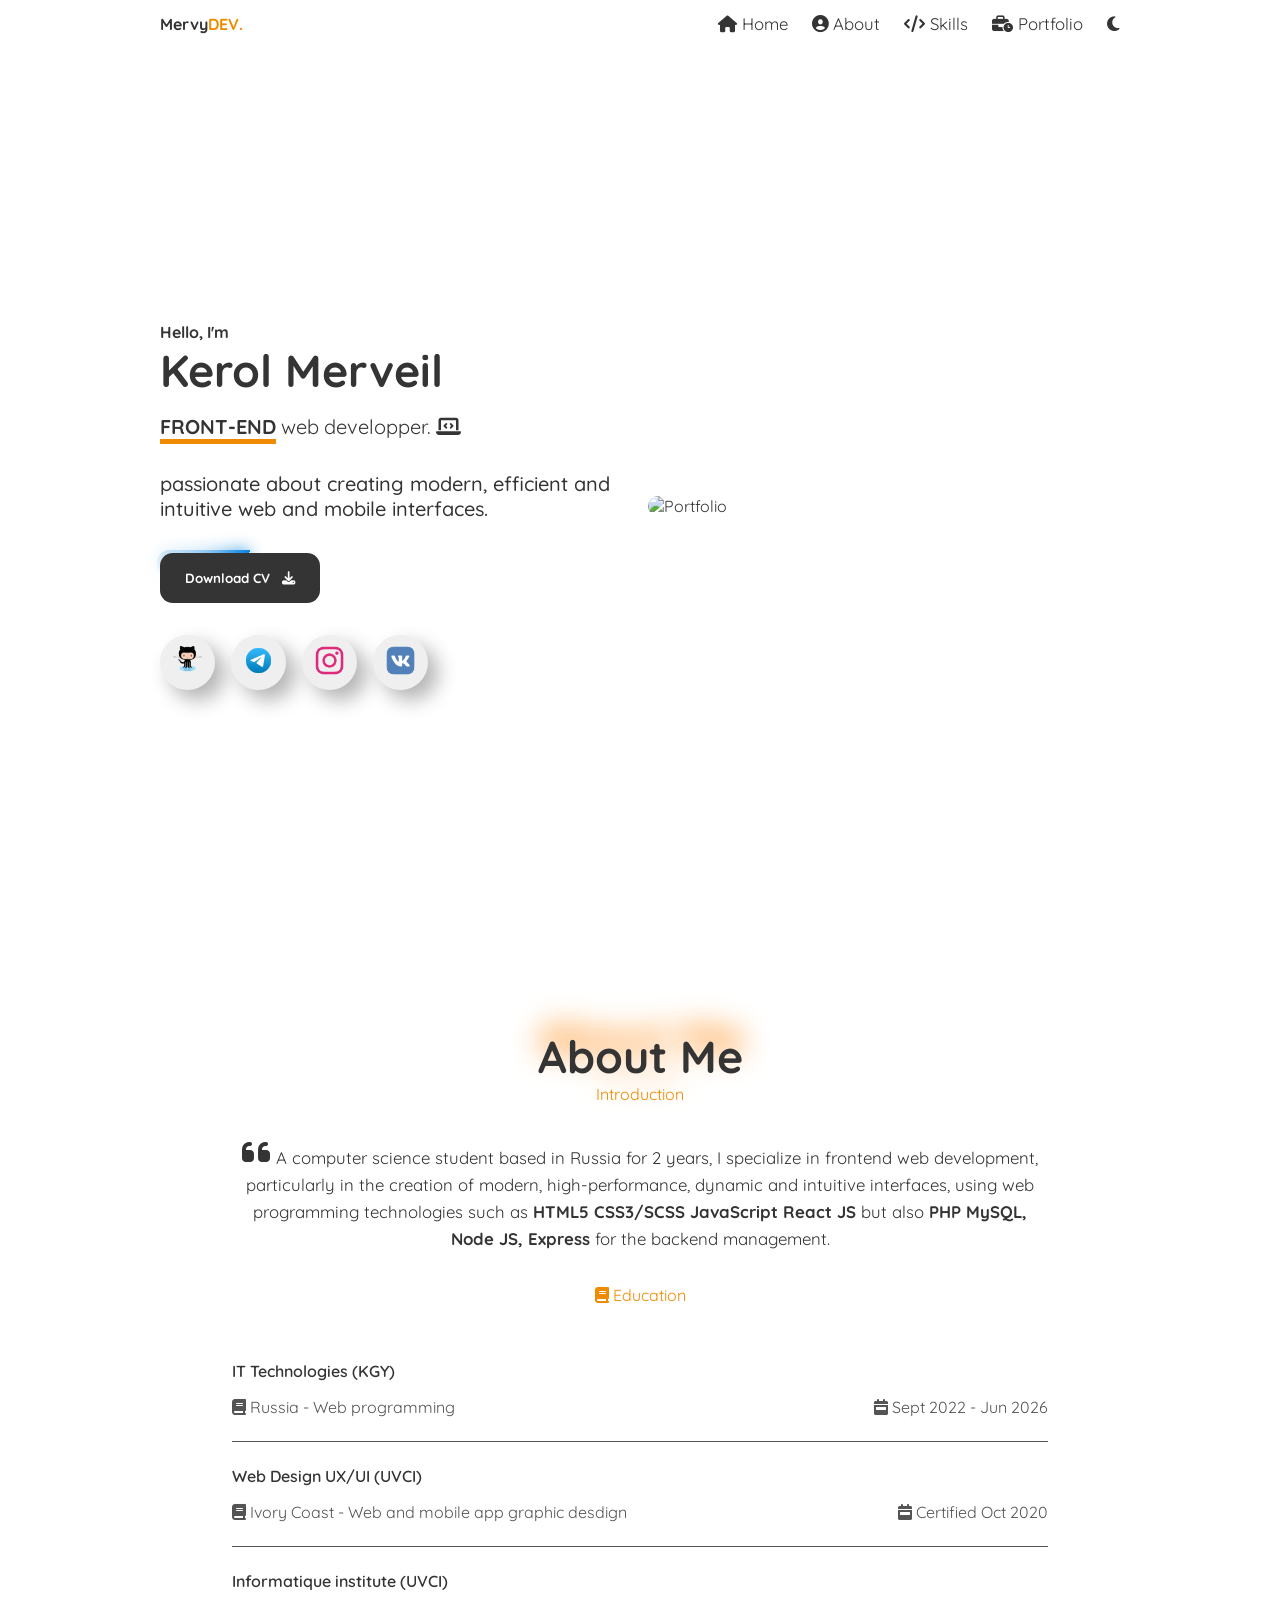
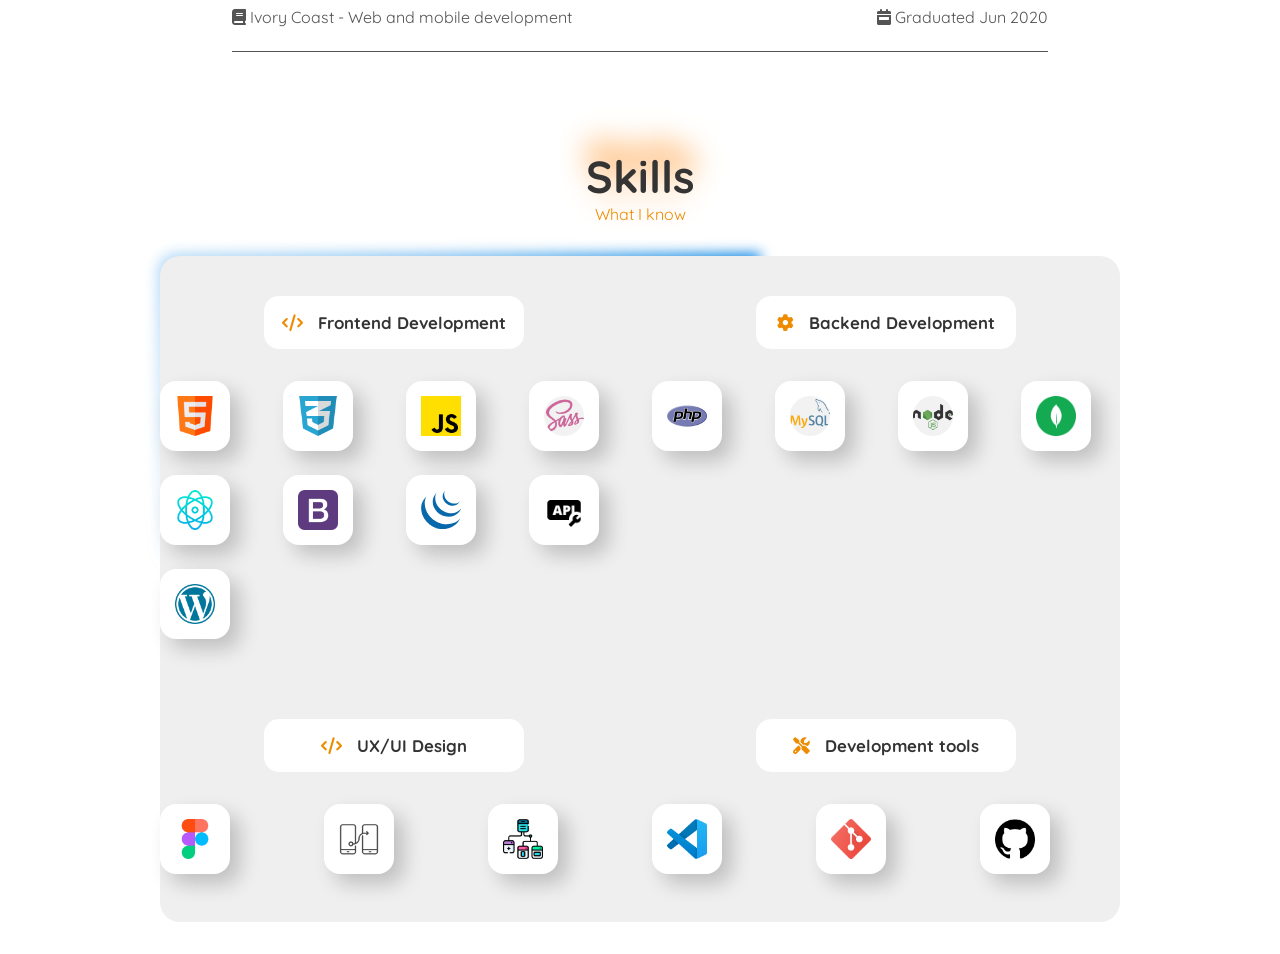
==== commit 8ed9b4a0: "Fix stuff in head, home and skills" ====
--- a/index.html
+++ b/index.html
@@ -230,7 +230,7 @@
               <div class="skill_data">
                 <div class="skill_title">
                   <i class="fa-solid fa-code"></i>
-                  Frontend Developement
+                  Frontend Development
                 </div>
                 <div class="front_end">
                   <div class="html display_center">
@@ -265,7 +265,7 @@
               <div class="skill_data">
                 <div class="skill_title">
                   <i class="fa-solid fa-gear"></i>
-                  Backend Developement
+                  Backend Development
                 </div>
                 <div class="back_end">
                   <div class="php display_center">
@@ -320,6 +320,7 @@
           </div>
         </div>
       </section>
+      <!-- Skills -->
     </main>
   </body>
 </html>
--- a/assets/css/configs.css
+++ b/assets/css/configs.css
@@ -1,5 +1,5 @@
 /* Font Fam */
-@import url("https://fonts.googleapis.com/css2?family=Lato:ital,wght@0,100;0,300;0,400;0,700;0,900;1,100;1,300;1,400;1,700;1,900&display=swap");
+@import url("https://fonts.googleapis.com/css2?family=Quicksand:ital,wght@0,100;0,300;0,400;0,700;0,900;1,100;1,300;1,400;1,700;1,900&display=swap");
 
 /* Variables */
 :root {
@@ -7,7 +7,7 @@
   --header-height: 3rem;
 
   /* Font family */
-  --body-font: "Lato";
+  --body-font: "Quicksand";
 
   /* Colors */
   --dark-color: #343434;
@@ -35,6 +35,7 @@
   /* Font weight */
   --font-w-bold: 900;
   --font-w-medium: 600;
+  --font-w-light: 500;
 
   /* Margins */
   --mg-1: 0.3rem;
@@ -138,7 +139,7 @@
   color: var(--white-color);
   font-weight: var(--font-w-bold);
   margin-bottom: var(--mb-2);
-  border-radius: 0.6rem;
+  border-radius: .8rem;
   transition: 0.4s;
 }
 
--- a/assets/css/header.css
+++ b/assets/css/header.css
@@ -3,9 +3,11 @@
    width: 100%;
    top: 0;
    left: 0;
-   background-color: var(--white-color);
+   /* background-color: var(--white-color); */
+   background-color: rgba(255, 255, 255, 0.618); 
    height: var(--header-height);
    line-height: var(--header-height);
+   /* filter: opacity(80%); */
    z-index: var(--z-fixed);
 }
 .header_logo {
@@ -19,6 +21,7 @@
    margin-left: var(--mg-3);
 }
 .menu_link {
+   font-size: var(--h5-font-size);
    color: var(--dark-color);
    transition: .2s ease-in-out;
 }
--- a/assets/css/home.css
+++ b/assets/css/home.css
@@ -8,6 +8,7 @@
   flex-direction: column;
 }
 .home_title span {
+  font-weight: var(--font-w-bold);
   color: var(--dark-color);
 }
 .home_title span:last-child {
@@ -21,12 +22,13 @@
 .home_workPost span {
   border-bottom: 5px solid var(--red-color);
   text-transform: uppercase;
-  font-weight: var(--font-w-medium);
+  font-weight: var(--font-w-bold);
 }
 .home_description {
-  font-size: var(--h4-font-size);
+  font-size: var(--h3-font-size);
   margin-top: var(--mg-4);
   margin-bottom: var(--mg-2);
+  font-weight: var(--font-w-light);
 }
 .home_btn {
   background-color: var(--dark-color);
@@ -64,12 +66,12 @@
     var(--blue-color)
   );
   padding: 3px;
-  border-radius: 0.6rem;
+  border-radius: 0.8rem;
   z-index: -1;
   animation: 4s spin linear infinite;
 }
 .home_btn::after {
-  filter: blur(1rem);
+  filter: blur(.5rem);
 }
 /* Border animation */
 @keyframes spin {
--- a/assets/css/skills.css
+++ b/assets/css/skills.css
@@ -33,7 +33,8 @@
   background-image: conic-gradient(
     from var(--angle),
     transparent 70%,
-    var(--red-color), var(--blue-color)
+    var(--blue-color)
+    /* var(--red-color) */
   );
   padding: 3px;
   border-radius: 20px;
@@ -97,8 +98,8 @@
   width: 70px;
   height: 70px;
   background-color: var(--white-color);
-  box-shadow: 20px 20px 50px rgba(0, 0, 0, 0.5);
-  border-radius: 0.8rem;
+  box-shadow: 10px 10px 20px rgba(0, 0, 0, 0.2);
+  border-radius: 1rem;
   cursor: pointer;
   transition: 0.8s;
 }
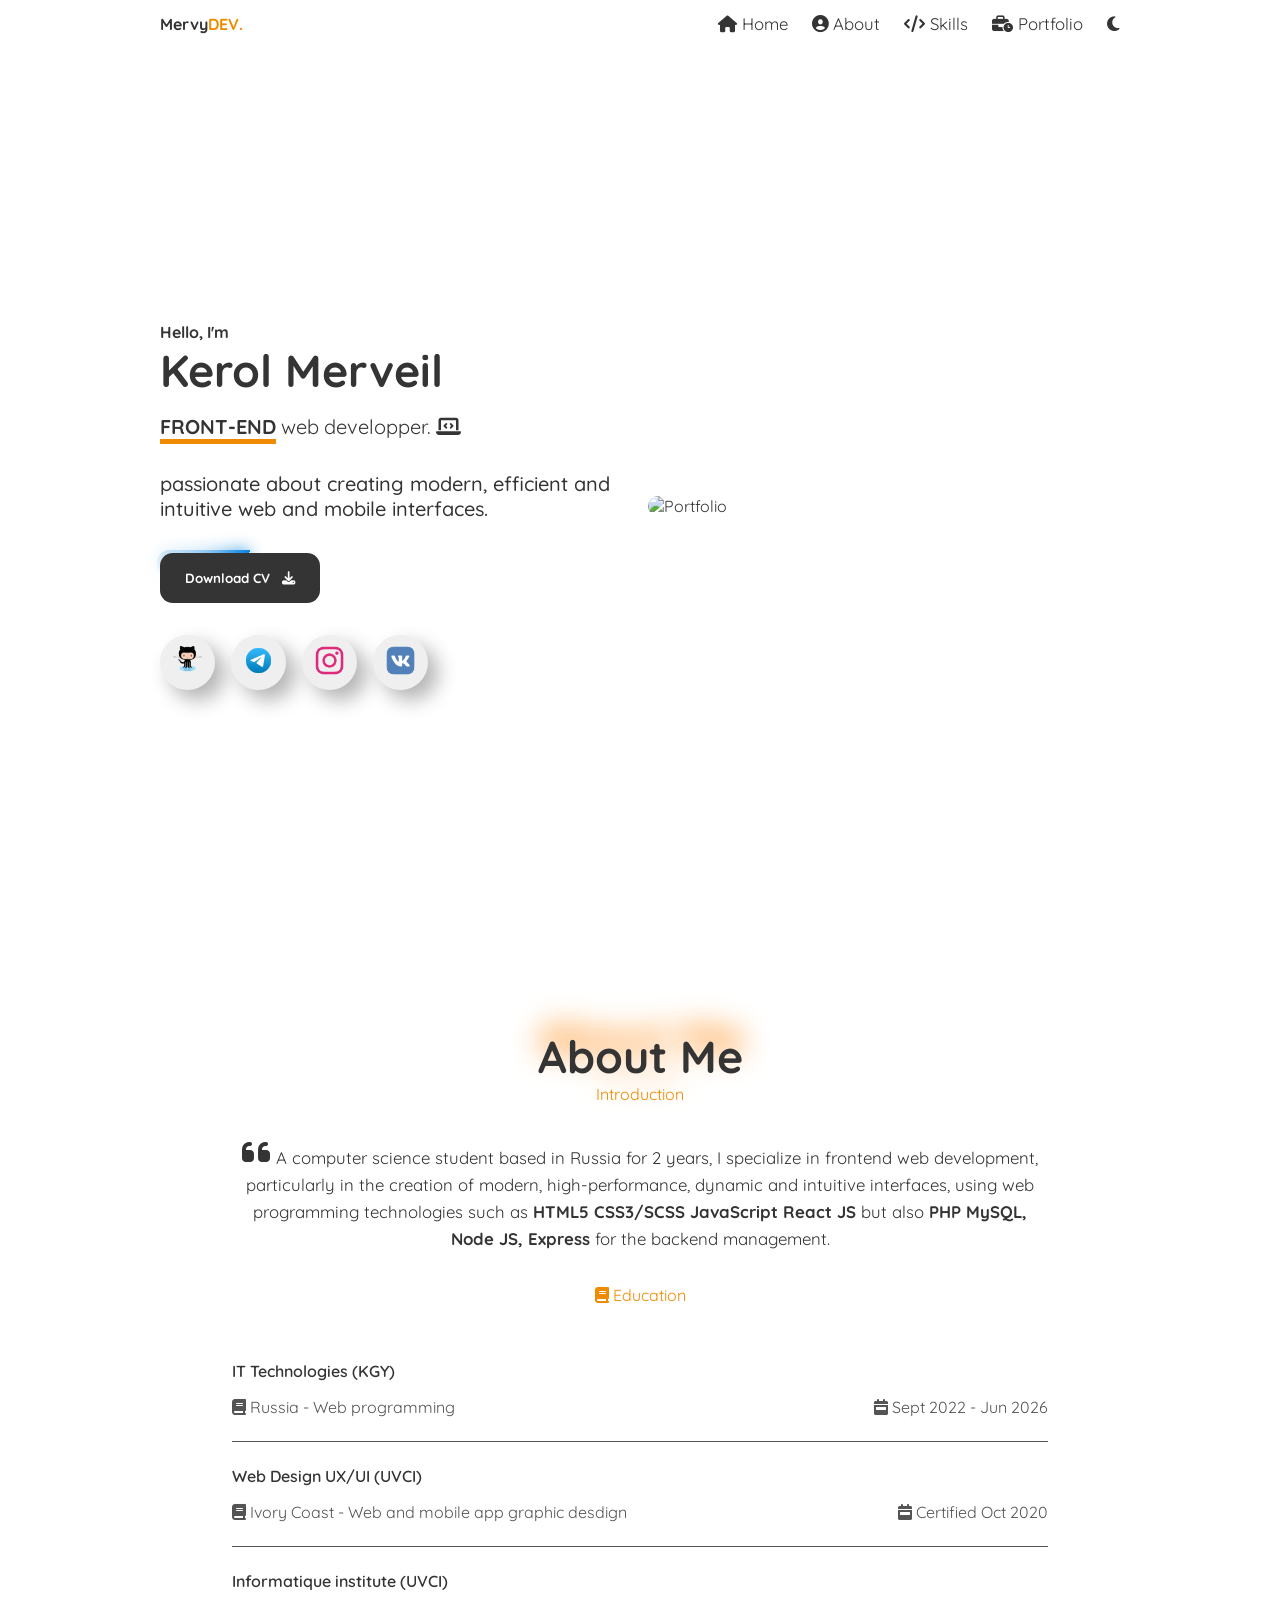
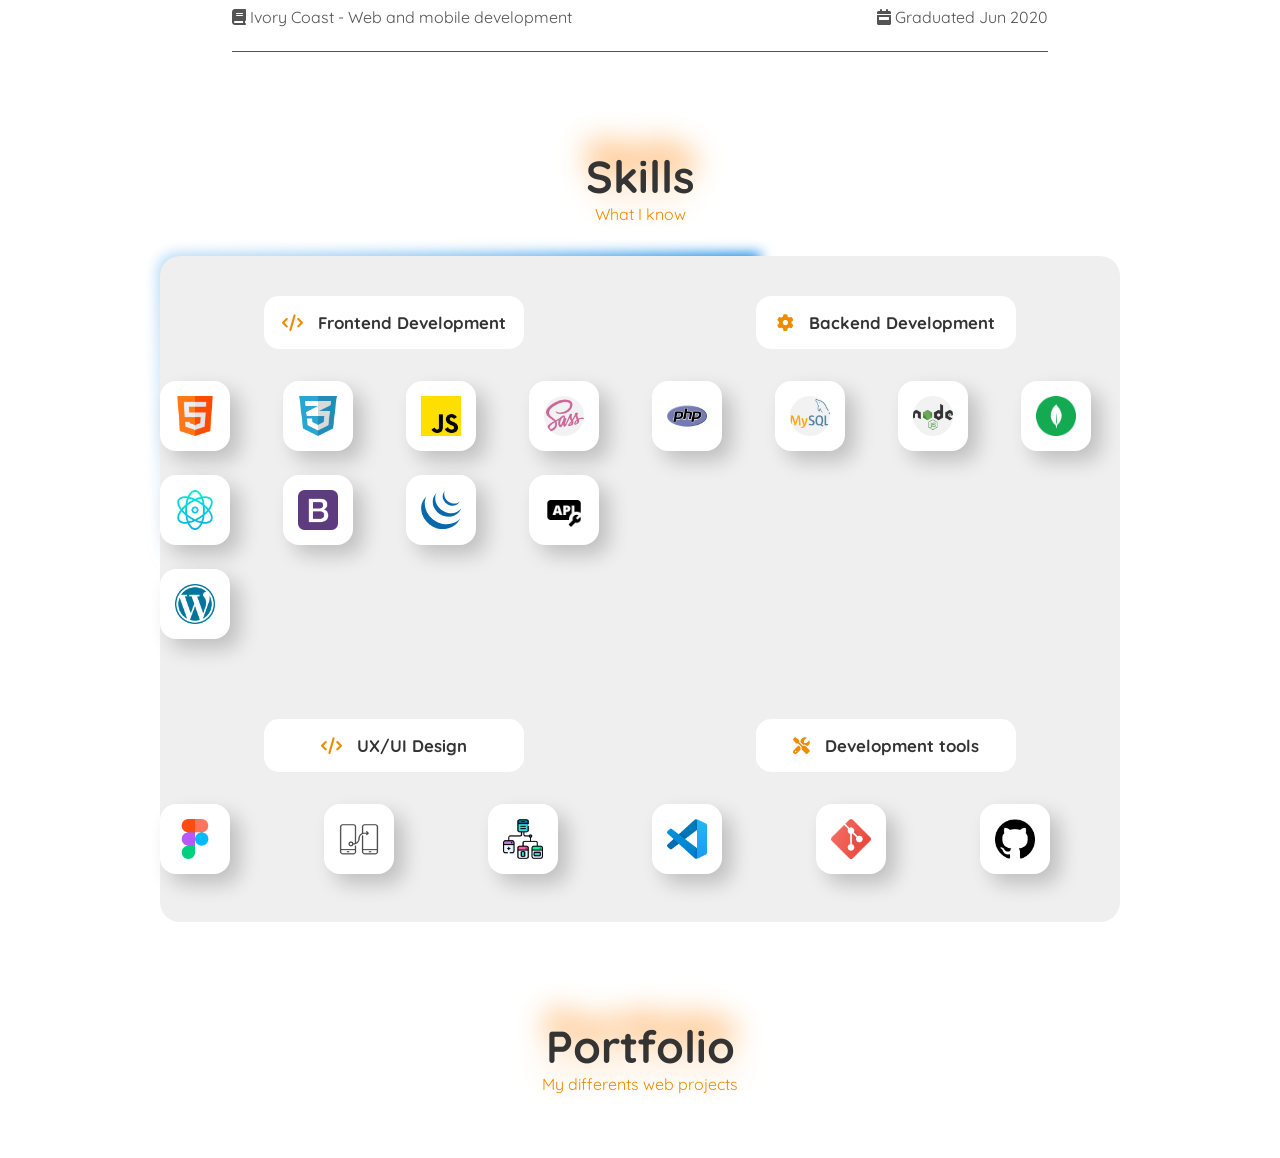
==== commit a221fd88: "Add section portfolio" ====
--- a/index.html
+++ b/index.html
@@ -1,4 +1,4 @@
-<!DOCTYPE html>
+<!doctype html>
 <html lang="en">
   <head>
     <meta charset="UTF-8" />
@@ -21,6 +21,7 @@
     <link rel="stylesheet" href="./assets/css/home.css" />
     <link rel="stylesheet" href="./assets/css/about.css" />
     <link rel="stylesheet" href="./assets/css/skills.css" />
+    <link rel="stylesheet" href="./assets/css/portfolio.css" />
     <!-- ========= JS ========= -->
     <script type="module" src="./assets/js/script.js" defer></script>
     <meta name="viewport" content="width=device-width, initial-scale=1.0" />
@@ -155,6 +156,7 @@
             <div class="big_title">About Me</div>
             <div class="sub_title">Introduction</div>
           </div>
+
           <div class="about_data">
             <div class="about_data_text">
               <i class="fa-solid fa-quote-left"></i>
@@ -225,6 +227,7 @@
             <div class="big_title">Skills</div>
             <div class="sub_title">What I know</div>
           </div>
+
           <div class="skills_cadre">
             <div class="skills_data">
               <div class="skill_data">
@@ -321,6 +324,18 @@
         </div>
       </section>
       <!-- Skills -->
+      <section class="portfolio" id="portfolio">
+        <div class="portfolio_content container grid_container">
+          <div class="title_content">
+            <div class="big_title">Portfolio</div>
+            <div class="sub_title">My differents web projects</div>
+          </div>
+
+          <div>
+            
+          </div>
+        </div>
+      </section>
     </main>
   </body>
 </html>
--- a/assets/css/configs.css
+++ b/assets/css/configs.css
@@ -223,3 +223,5 @@
   background: #161b1f;
   color: var(--white-color);
 }
+
+/* ======== PORTFOLIO ======== */
--- a/assets/css/portfolio.css
+++ b/assets/css/portfolio.css
@@ -0,0 +1,3 @@
+.portfolio_content {
+  margin: var(--mg-2) auto;
+}
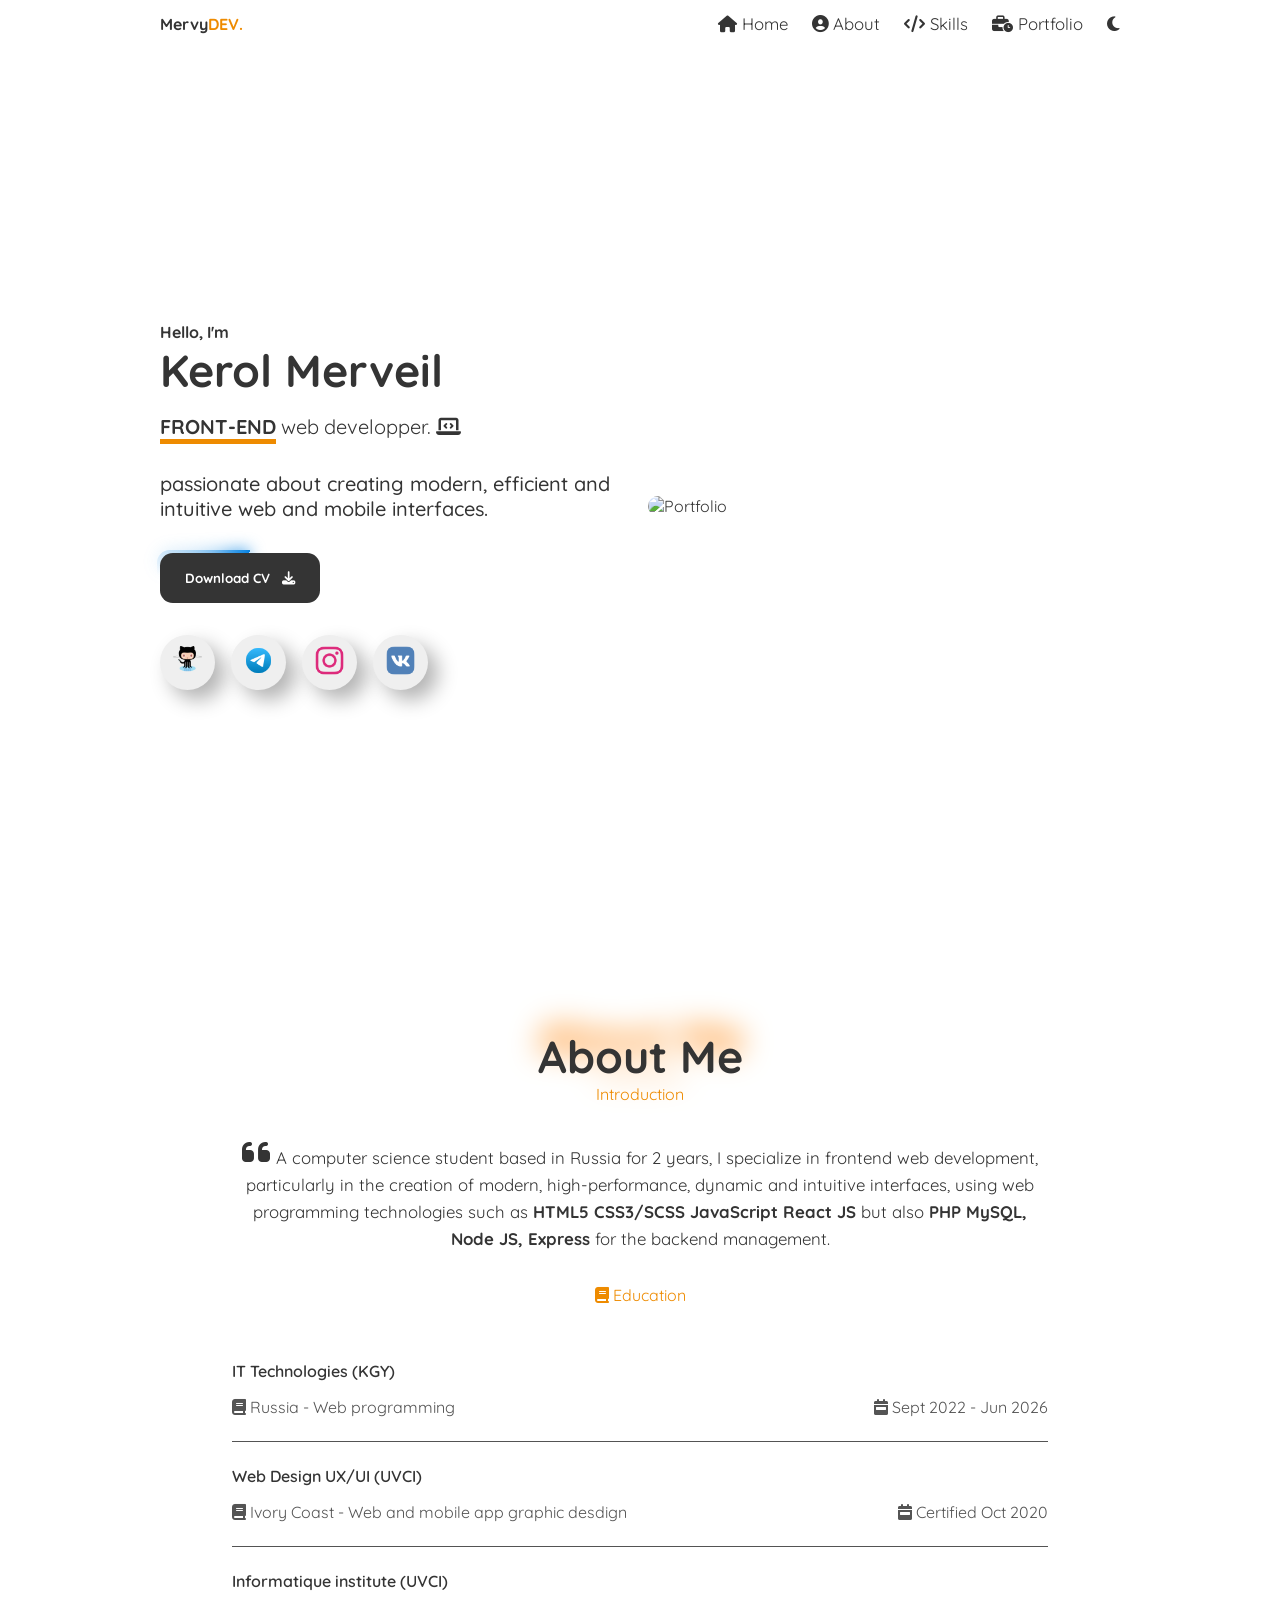
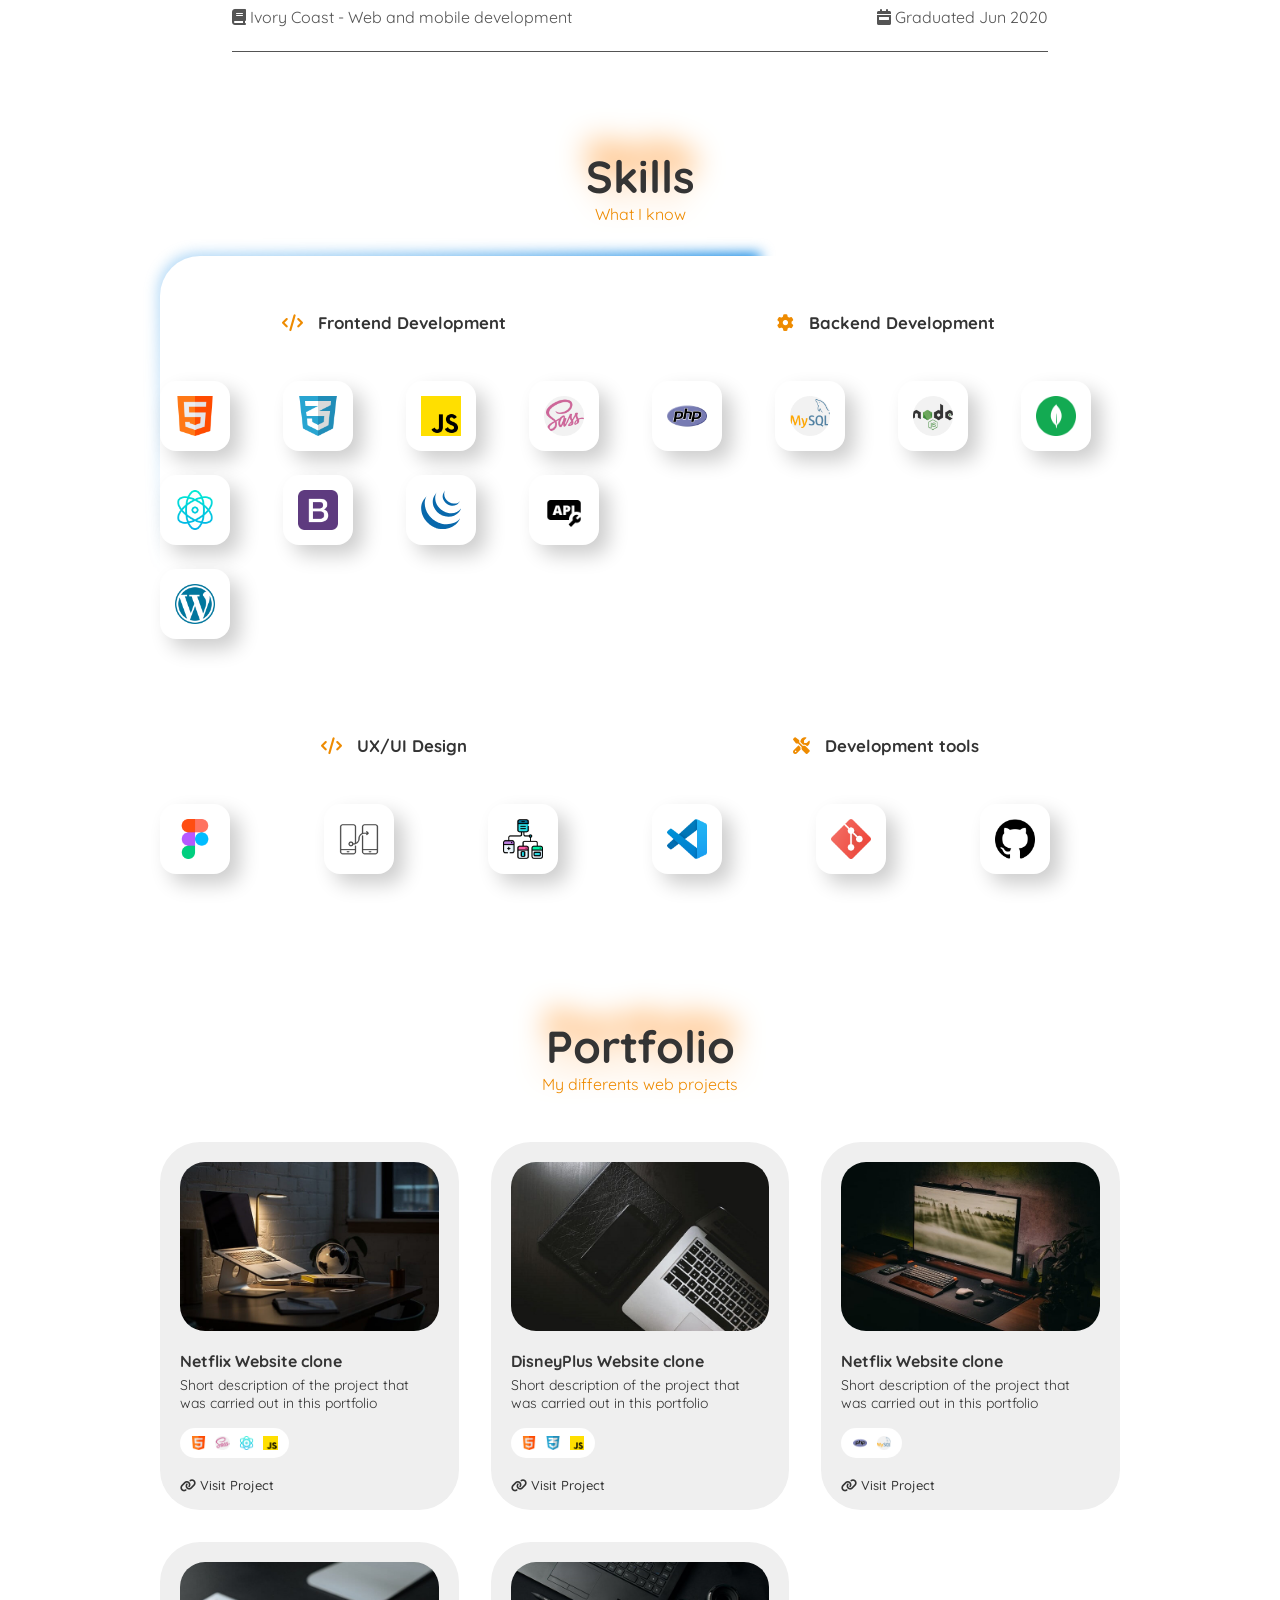
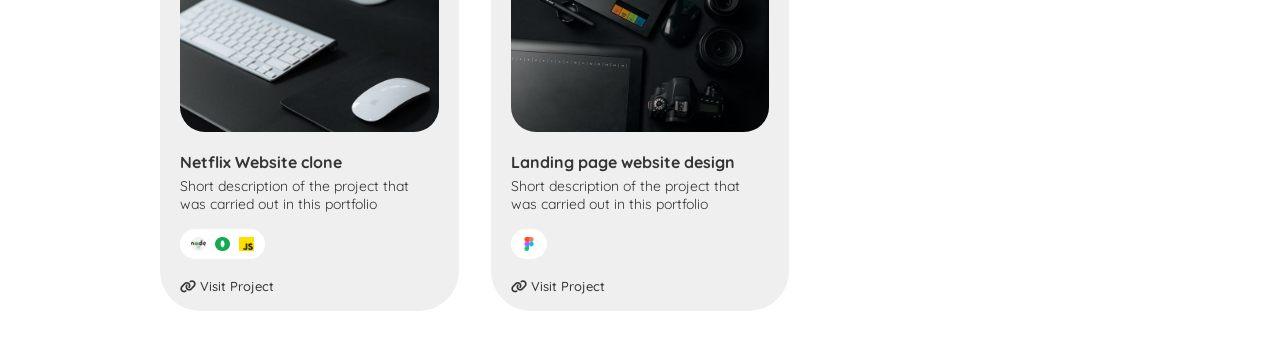
==== commit 9f2fae6e: "Remake header component" ====
--- a/index.html
+++ b/index.html
@@ -55,7 +55,7 @@
               </a>
             </li>
             <li class="menu_item">
-              <a href="#" class="menu_link display_center">
+              <a href="#portfolio" class="menu_link display_center">
                 <i class="fa-solid fa-business-time"></i>
                 Portfolio
               </a>
@@ -149,6 +149,7 @@
           </div>
         </div>
       </section>
+
       <!-- About -->
       <section class="about" id="about">
         <div class="about_content container grid_container">
@@ -220,6 +221,7 @@
           </div>
         </div>
       </section>
+
       <!-- Skills -->
       <section class="skills" id="skills">
         <div class="skills_content container grid_container">
@@ -323,7 +325,8 @@
           </div>
         </div>
       </section>
-      <!-- Skills -->
+
+      <!-- Portfolio -->
       <section class="portfolio" id="portfolio">
         <div class="portfolio_content container grid_container">
           <div class="title_content">
@@ -331,8 +334,125 @@
             <div class="sub_title">My differents web projects</div>
           </div>
 
-          <div>
-            
+          <div class="portfolio_project display">
+            <div class="project">
+              <img
+                class="project_img"
+                src="./assets/img/project/projects-1.jpg"
+                alt="mervydevmedia"
+              />
+
+              <div class="project_content">
+                <h4>Netflix Website clone</h4>
+                <p>
+                  Short description of the project that was carried out in this
+                  portfolio
+                </p>
+                <div class="project_langage_dev">
+                  <img src="./assets/img/skills/html.png" alt="mervydevmedia html">
+                  <img src="./assets/img/skills/sass.png" alt="mervydevmedia html">
+                  <img src="./assets/img/skills/react.png" alt="mervydevmedia html">
+                  <img src="./assets/img/skills/js.png" alt="mervydevmedia html">
+                </div>
+                <div class="project_link">
+                  <i class="fa-solid fa-link"></i>
+                  <a href="#">Visit Project</a>
+                </div>
+              </div>
+            </div>
+            <div class="project">
+              <img
+                class="project_img"
+                src="./assets/img/project/projects-2.jpg"
+                alt="mervydevmedia"
+              />
+              <div class="project_content">
+                <h4>DisneyPlus Website clone</h4>
+                <p>
+                  Short description of the project that was carried out in this
+                  portfolio
+                </p>
+                <div class="project_langage_dev">
+                  <img src="./assets/img/skills/html.png" alt="mervydevmedia html">
+                  <img src="./assets/img/skills/css.png" alt="mervydevmedia html">
+                  <img src="./assets/img/skills/js.png" alt="mervydevmedia html">
+                </div>
+                <div class="project_link">
+                  <i class="fa-solid fa-link"></i>
+                  <a href="#">Visit Project</a>
+                </div>
+              </div>
+            </div>
+            <div class="project">
+              <img
+                class="project_img"
+                src="./assets/img/project/projects-3.jpg"
+                alt="mervydevmedia"
+              />
+              <div class="project_content">
+                <h4>Netflix Website clone</h4>
+                <p>
+                  Short description of the project that was carried out in this
+                  portfolio
+                </p>
+                <div class="project_langage_dev">
+                  <img src="./assets/img/skills/php.png" alt="mervydevmedia html">
+                  <img src="./assets/img/skills/mysql.png" alt="mervydevmedia html">
+                </div>
+                <div class="project_link">
+                  <i class="fa-solid fa-link"></i>
+                  <a href="#">Visit Project</a>
+                </div>
+              </div>
+            </div>
+            <div class="project">
+              <img
+                class="project_img"
+                src="./assets/img/project/projects-4.jpg"
+                alt="mervydevmedia"
+              />
+              <div class="project_content">
+                <h4>Netflix Website clone</h4>
+                <p>
+                  Short description of the project that was carried out in this
+                  portfolio
+                </p>
+
+                <div class="project_langage_dev">
+                  <img src="./assets/img/skills/nodejs.png" alt="mervydevmedia html">
+                  <img src="./assets/img/skills/mongodb-serv.png" alt="mervydevmedia html">
+                  <img src="./assets/img/skills/js.png" alt="mervydevmedia html">
+                </div>
+
+                <div class="project_link">
+                  <i class="fa-solid fa-link"></i>
+                  <a href="#">Visit Project</a>
+                </div>
+              </div>
+            </div>
+            <div class="project">
+              <img
+                class="project_img"
+                src="./assets/img/project/projects-5.jpg"
+                alt="mervydevmedia"
+              />
+              <div class="project_content">
+                <h4>Landing page website design</h4>
+                <p>
+                  Short description of the project that was carried out in this
+                  portfolio
+                </p>
+
+                <div class="project_langage_dev">
+                  <img src="./assets/img/skills/figma.png" alt="mervydevmedia html">
+                </div>
+
+                <div class="project_link">
+                  <i class="fa-solid fa-link"></i>
+                  <a href="#">Visit Project</a>
+                </div>
+              </div>
+            </div>
           </div>
         </div>
       </section>
--- a/assets/css/configs.css
+++ b/assets/css/configs.css
@@ -70,7 +70,8 @@
   padding: 0;
   margin: 0;
   box-sizing: border-box;
-  font-family: var(--body-font), "Segoe UI", Tahoma, Geneva, Verdana, sans-serif;
+  font-family:
+    var(--body-font), "Segoe UI", Tahoma, Geneva, Verdana, sans-serif;
 }
 html {
   scroll-behavior: smooth;
@@ -139,13 +140,13 @@
   color: var(--white-color);
   font-weight: var(--font-w-bold);
   margin-bottom: var(--mb-2);
-  border-radius: .8rem;
+  border-radius: 0.8rem;
   transition: 0.4s;
 }
 
 /* ================ Dark Mode ================ */
 .darkMode {
-  --body-color: #161b1f;
+  --body-color: #181818;
   --title-color: #f1f3f2;
   --text-color: #f1f3f2;
 }
@@ -156,7 +157,7 @@
 }
 /* ======== HEADER ======== */
 body.darkMode .header {
-  background-color: var(--body-color);
+  background: rgba(255, 255, 255, 0);
 }
 body.darkMode .header,
 body.darkMode .header_logo,
@@ -210,18 +211,28 @@
 
 /* ======== SKILLS ======== */
 body.darkMode .skills_cadre {
-  background-color: #1c1f2b;
+  background-color: #212121;
 }
 body.darkMode .front_end div,
 body.darkMode .back_end div,
 body.darkMode .design div,
 body.darkMode .tools div {
-  background: #161b1f;
+  background: #191a1a;
   box-shadow: 10px 10px 20px rgba(0, 0, 0, 0.3);
 }
 body.darkMode .skill_title {
-  background: #161b1f;
   color: var(--white-color);
-}
-
-/* ======== PORTFOLIO ======== */+  background-color: #191a1a;
+}
+
+/* ======== PORTFOLIO ======== */
+body.darkMode .project {
+  background-color: #212121;
+}
+body.darkMode .project_content,
+body.darkMode .project_link a {
+  color: var(--white-color);
+}
+body.darkMode .project_langage_dev {
+  background-color: #000;
+}
--- a/assets/css/header.css
+++ b/assets/css/header.css
@@ -1,95 +1,103 @@
 .header {
-   position: fixed;
-   width: 100%;
-   top: 0;
-   left: 0;
-   /* background-color: var(--white-color); */
-   background-color: rgba(255, 255, 255, 0.618); 
-   height: var(--header-height);
-   line-height: var(--header-height);
-   /* filter: opacity(80%); */
-   z-index: var(--z-fixed);
+  position: fixed;
+  width: 100%;
+  top: 0;
+  left: 0;
+  background: rgba(255, 255, 255, 0.10);
+  height: var(--header-height);
+  line-height: var(--header-height);
+  z-index: var(--z-fixed);
 }
 .header_logo {
-   font-weight: var(--font-w-bold);
-   color: var(--dark-color);
+  font-weight: var(--font-w-bold);
+  color: var(--dark-color);
 }
 .header_logo span {
-   color: var(--red-color);
+  color: var(--red-color);
 }
 .menu_item {
-   margin-left: var(--mg-3);
+  margin-left: var(--mg-3);
 }
 .menu_link {
-   font-size: var(--h5-font-size);
-   color: var(--dark-color);
-   transition: .2s ease-in-out;
+  font-size: var(--h5-font-size);
+  color: var(--dark-color);
+  transition: 0.2s ease-in-out;
 }
 .menu_link:hover {
-   color: var(--red-color);
+  color: var(--red-color);
 }
 .menu_link i {
-   padding-right: var(--mg-1);
+  padding-right: var(--mg-1);
 }
 .dark_mode {
-   cursor: pointer;
+  cursor: pointer;
 }
-
 .nav_close {
-   display: none;
+  display: none;
 }
 .nav_toggle {
-   display: none;
-   cursor: pointer;
-   color: var(--red-color);
+  display: none;
+  cursor: pointer;
+  color: var(--red-color);
 }
 
 /* Mobile Devises */
 @media screen and (max-width: 768px) {
-   .menu {
-      position: fixed;
-      bottom: .7rem;
-      left: 0;
-      right: 0;
-      width: 95%;
-      margin: auto;
-      transform: translateY(150%);
-      transition: transform .6s ease-in-out;
-      border-radius: 1.2rem;
-      background-color: var(--white-color);
-      box-shadow: -15px -13px 44px -16px rgba(99, 104, 108, 0.6);
-      z-index: var(--z-fixed);
-   }
-   .menu_list {
-      display: grid;
-      grid-template-columns: repeat(3, 1fr);
-      gap: 1.3rem;
-      margin-top: var(--mg-7);
-   }
-   .menu_item {
-      margin: 0;
-   }
-   .menu_link,
-   .nav_close,
-   .nav_toggle {
-      display: flex;
-   }
-   .menu_link {
-      align-items: center;
-      flex-direction: column;
-   }
-   .menu_link i, 
-   .dark_mode, 
-   .nav_close {
-      font-size: var(--h2-font-size);
-   }
-   .nav_close {
-      position: absolute;
-      top: 1rem;
-      right: 1rem;
-      cursor: pointer;
-   }
-   .menu.show {
-      transform: translateY(0);
-   }
-}+  .menu {
+    position: fixed;
+    bottom: 0.7rem;
+    left: 0;
+    right: 0;
+    width: 95%;
+    margin: auto;
+    transform: translateY(150%);
+    transition: transform 0.6s ease-in-out;
+    border-radius: 1.2rem;
+    /* background-color: var(--white-color); */
+    background: rgba(255, 255, 255, 0.10);
+    backdrop-filter: blur(10px);
+    box-shadow: -15px -13px 44px -16px rgba(99, 104, 108, 0.6);
+    z-index: var(--z-fixed);
+  }
+  .menu_list {
+    display: grid;
+    grid-template-columns: repeat(3, 1fr);
+    gap: 1.3rem;
+    margin-top: var(--mg-7);
+  }
+  .menu_item {
+    margin: 0;
+  }
+  .menu_link,
+  .nav_close,
+  .nav_toggle {
+    display: flex;
+  }
+  .menu_link {
+    align-items: center;
+    flex-direction: column;
+  }
+  .menu_link i,
+  .dark_mode,
+  .nav_close {
+    font-size: var(--h2-font-size);
+  }
+  .nav_close {
+    position: absolute;
+    top: 1rem;
+    right: 1rem;
+    cursor: pointer;
+  }
+  .menu.show {
+    transform: translateY(0);
+  }
+}
+
+/* .menu.show {
+  display: block;
+  position: fixed;
+  bottom: 0.7rem;
+  left: 0;
+  right: 0;
+  transform: translateY(0);
+} */
--- a/assets/css/skills.css
+++ b/assets/css/skills.css
@@ -12,8 +12,9 @@
 }
 .skills_cadre {
   position: relative;
-  background-color: var(--flight-white-color);
-  border-radius: 20px;
+  /* background-color: var(--flight-white-color); */
+  background-color: var(--white-color);
+  border-radius: 40px;
 }
 /* Animation */
 @property --angle {
@@ -33,11 +34,11 @@
   background-image: conic-gradient(
     from var(--angle),
     transparent 70%,
-    var(--blue-color)
+    var(--blue-color) 
     /* var(--red-color) */
   );
   padding: 3px;
-  border-radius: 20px;
+  border-radius: 40px;
   z-index: -1;
   animation: 8s spin linear infinite;
 }
--- a/assets/css/portfolio.css
+++ b/assets/css/portfolio.css
@@ -1,3 +1,61 @@
 .portfolio_content {
   margin: var(--mg-2) auto;
 }
+.portfolio_project {
+  display: grid;
+  grid-template-columns: repeat(3, 1fr);
+  gap: var(--mg-4);
+  margin: var(--mg-2) auto;
+  width: 100%;
+}
+.project {
+  padding: 20px 20px 0 20px;
+  background-color: var(--flight-white-color);
+  border-radius: 40px;
+}
+.project_img {
+  border-radius: 25px;
+}
+.project_content {
+  margin: var(--mg-2) auto;
+  color: var(--dark-color);
+}
+.project_content p {
+  margin-top: var(--mg-1);
+  font-size: var(--small-font-size);
+}
+.project_langage_dev {
+  display: flex;
+  align-items: center;
+  width: fit-content;
+  margin: var(--mg-2) 0;
+  padding: .4rem;
+  background-color: var(--white-color);
+  border-radius: 20px;
+}
+.project_langage_dev img {
+  padding: .1rem var(--mg-1);
+}
+.project_langage_dev img {
+  width: 1.5rem;
+}
+.project_link a,
+.project_link i {
+  font-size: var(--smaller-font-size);
+}
+.project_link a {
+  color: var(--dark-color);
+  font-weight: var(--font-w-light);
+}
+
+/* Mobile Devises */
+@media screen and (max-width: 830px) {
+  .portfolio_project {
+    grid-template-columns: repeat(2, 1fr);
+  }
+}
+@media screen and (max-width: 545px) {
+  .portfolio_project {
+    grid-template-columns: repeat(1, 1fr);
+  }
+}
